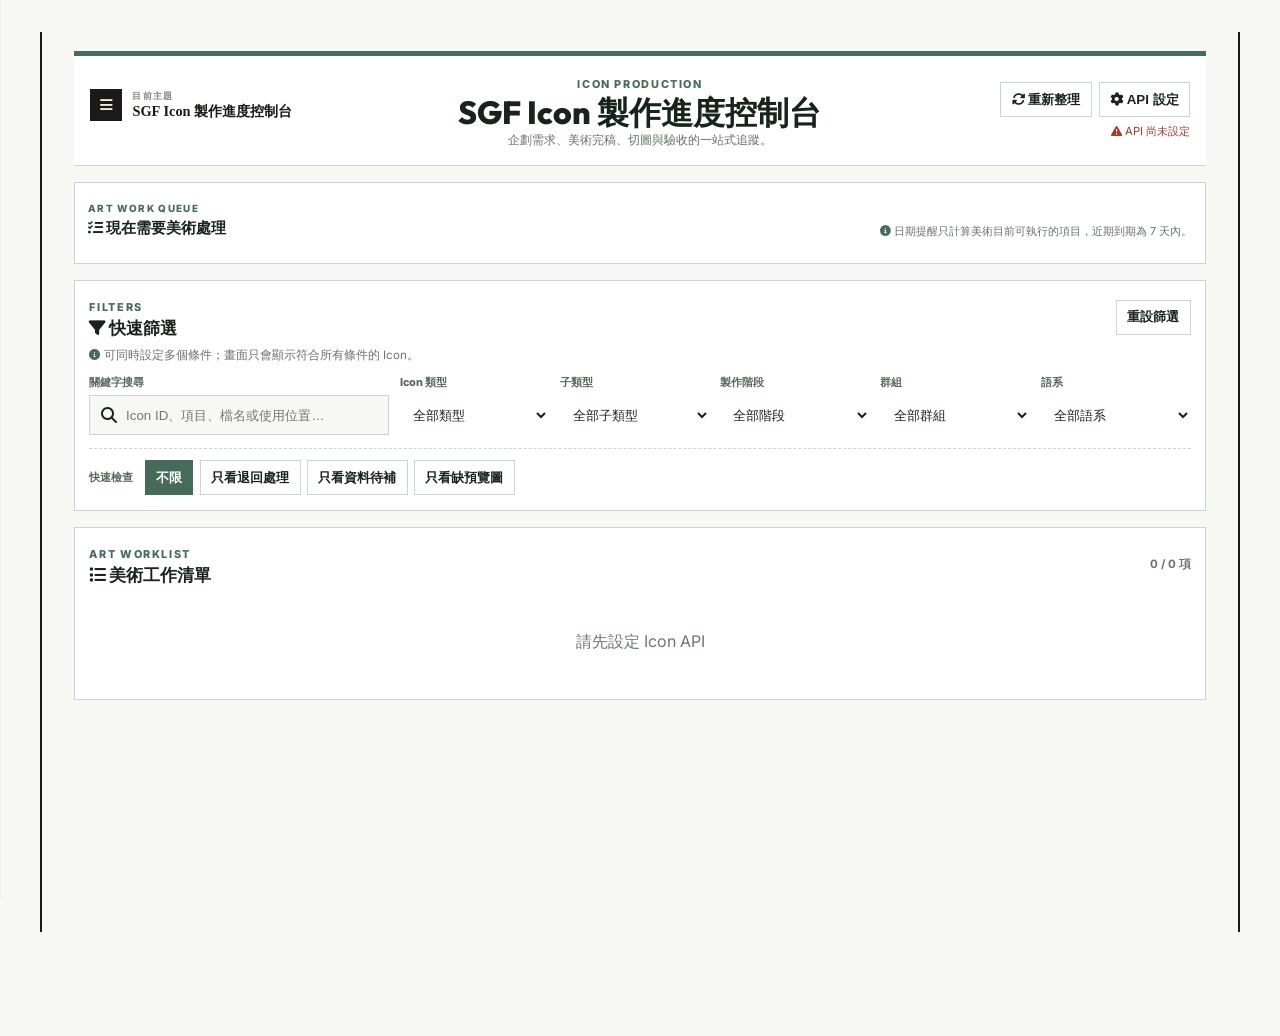
==== icon-progress.html @ ad73357d "Add files via upload" ====
<!DOCTYPE html>
<html lang="zh-Hant">
<head>
  <meta charset="UTF-8">
  <meta name="viewport" content="width=device-width, initial-scale=1.0">
  <title>SGF Icon 製作進度控制台</title>
  <link rel="preconnect" href="https://fonts.googleapis.com">
  <link rel="preconnect" href="https://fonts.gstatic.com" crossorigin>
  <link href="https://fonts.googleapis.com/css2?family=Inter:wght@400;500;600;700;800&family=Outfit:wght@500;600;700;800&display=swap" rel="stylesheet">
  <link rel="stylesheet" href="https://cdnjs.cloudflare.com/ajax/libs/font-awesome/6.4.0/css/all.min.css">
  <link rel="stylesheet" href="style.css?v=1.2.2">
  <link rel="stylesheet" href="icon-progress.css?v=1.3.0">
</head>
<body data-dashboard-mode="multipage" data-dashboard-key="theme4">
  <main id="theme-view-theme4" class="page-container icon-page theme-view theme-view-demo theme4-view">
    <header class="icon-header">
      <button class="theme-toggle-btn demo-theme-toggle" data-theme-toggle type="button" aria-expanded="false" aria-controls="theme-drawer" title="切換追蹤主題"><span class="theme-toggle-icon"><i class="fa-solid fa-bars"></i></span><span class="theme-toggle-copy"><span class="theme-toggle-label">目前主題</span><strong>SGF Icon 製作進度控制台</strong></span></button>
      <div class="icon-title"><span>ICON PRODUCTION</span><h1>SGF Icon 製作進度控制台</h1><p>企劃需求、美術完稿、切圖與驗收的一站式追蹤。</p></div>
      <div class="icon-header-actions"><button id="icon-refresh-btn" class="icon-tool-btn" type="button"><i class="fa-solid fa-rotate"></i> 重新整理</button><button id="icon-config-btn" class="icon-tool-btn" type="button"><i class="fa-solid fa-gear"></i> API 設定</button><span id="icon-api-status" class="icon-api-status is-loading"><i class="fa-solid fa-circle-notch fa-spin"></i> 資料載入中</span></div>
    </header>

    <section class="icon-stage-filter-panel" aria-labelledby="icon-stage-filter-title">
      <div class="icon-stage-filter-heading"><div><span>ART WORK QUEUE</span><h2 id="icon-stage-filter-title"><i class="fa-solid fa-list-check"></i> 現在需要美術處理</h2></div><p><i class="fa-solid fa-circle-info"></i> 日期提醒只計算美術目前可執行的項目，近期到期為 7 天內。</p></div>
      <div id="icon-stats" class="icon-stats" aria-label="美術工作摘要與快速篩選"></div>
    </section>
    <section class="icon-filter-panel">
      <div class="icon-section-head"><div><span>FILTERS</span><h2><i class="fa-solid fa-filter"></i> 快速篩選</h2></div><button id="icon-reset-btn" type="button">重設篩選</button></div>
      <p class="icon-filter-help"><i class="fa-solid fa-circle-info"></i> 可同時設定多個條件；畫面只會顯示符合所有條件的 Icon。</p>
      <div class="icon-filter-grid">
        <label class="icon-filter-field icon-filter-search"><span>關鍵字搜尋</span><span class="icon-search"><i class="fa-solid fa-magnifying-glass"></i><input id="icon-search-input" type="search" placeholder="Icon ID、項目、檔名或使用位置…"></span></label>
        <label class="icon-filter-field"><span>Icon 類型</span><select id="icon-type-filter"><option value="all">全部類型</option></select></label>
        <label class="icon-filter-field"><span>子類型</span><select id="icon-subtype-filter"><option value="all">全部子類型</option></select></label>
        <label class="icon-filter-field"><span>製作階段</span><select id="icon-stage-filter"><option value="all">全部階段</option></select></label>
        <label class="icon-filter-field"><span>群組</span><select id="icon-group-filter"><option value="all">全部群組</option></select></label>
        <label class="icon-filter-field"><span>語系</span><select id="icon-locale-filter"><option value="all">全部語系</option></select></label>
      </div>
      <div class="icon-quick-filter-row"><span class="icon-quick-filter-label">快速檢查</span><div id="icon-special-filters" class="icon-special-filters"><button class="active" data-filter="all" type="button">不限</button><button data-filter="returned" type="button">只看退回處理</button><button data-filter="missing" type="button">只看資料待補</button><button data-filter="no-preview" type="button">只看缺預覽圖</button></div></div>
    </section>

    <section class="icon-content-panel">
      <div class="icon-section-head"><div><span>ART WORKLIST</span><h2><i class="fa-solid fa-list"></i> 美術工作清單</h2></div><b id="icon-result-count">0 / 0 項</b></div>
      <div id="icon-groups" class="icon-groups"><div class="icon-empty">資料載入中…</div></div>
    </section>
  </main>

  <div id="icon-detail-modal" class="icon-modal" aria-hidden="true"><div class="icon-dialog" role="dialog" aria-modal="true" aria-labelledby="icon-detail-title"><header><div><span>ICON DETAIL</span><h2 id="icon-detail-title">Icon 詳情</h2></div><button id="icon-detail-close" type="button" aria-label="關閉">&times;</button></header><div id="icon-detail-body"></div></div></div>
  <div id="icon-config-modal" class="icon-modal" aria-hidden="true"><div class="icon-dialog icon-config-dialog" role="dialog" aria-modal="true" aria-labelledby="icon-config-title"><header><div><span>DATA SOURCE</span><h2 id="icon-config-title">Icon API 設定</h2></div><button id="icon-config-close" type="button" aria-label="關閉">&times;</button></header><form id="icon-config-form"><label>Apps Script /exec URL<input id="icon-api-url" type="url" placeholder="https://script.google.com/macros/s/.../exec"></label><label>API Key<input id="icon-api-key" type="password" autocomplete="off"></label><p>API 讀取單一分頁 <b>SGF_ICON_DataBase</b>，並以「群組」串連語系版本。</p><div><button type="button" id="icon-config-cancel">取消</button><button type="submit">儲存並重新載入</button></div></form></div></div>

  <aside id="theme-drawer" class="theme-drawer" aria-hidden="true"><div class="theme-drawer-header"><div><span class="theme-drawer-kicker">SGF CONTROL CENTERS</span><h2>選擇控制台</h2></div><button id="theme-drawer-close" class="theme-drawer-close" type="button" aria-label="關閉主題選單">&times;</button></div><p class="theme-drawer-intro">依目前工作內容切換追蹤視角。</p><div id="theme-options" class="theme-options"><button class="theme-option" type="button" data-theme="sgf" data-dashboard-href="index.html"><span class="theme-option-icon"><i class="fa-solid fa-clipboard-list"></i></span><span class="theme-option-copy"><strong>SGF 企劃進度控制台</strong><small>企劃任務與週進度</small></span><span class="theme-option-current">目前使用中</span></button><button class="theme-option" type="button" data-theme="theme2" data-dashboard-href="ui-progress.html"><span class="theme-option-icon"><i class="fa-solid fa-display"></i></span><span class="theme-option-copy"><strong>SGF 介面進度控制台</strong><small>UI 製作與交付流程</small></span><span class="theme-option-current">目前使用中</span></button><button class="theme-option" type="button" data-theme="theme3" data-dashboard-href="sound-voice-progress.html"><span class="theme-option-icon"><i class="fa-solid fa-volume-high"></i></span><span class="theme-option-copy"><strong>SGF 音效語音進度控制台</strong><small>武器音效與語音驗收</small></span><span class="theme-option-current">目前使用中</span></button><button class="theme-option active" type="button" data-theme="theme4" data-dashboard-href="icon-progress.html"><span class="theme-option-icon"><i class="fa-solid fa-icons"></i></span><span class="theme-option-copy"><strong>SGF Icon 製作進度控制台</strong><small>Icon、圖字與語系驗收</small></span><span class="theme-option-current">目前使用中</span></button></div></aside>
  <div id="theme-drawer-backdrop" class="theme-drawer-backdrop" aria-hidden="true"></div><div id="toast" class="toast"></div>
  <script src="dashboard-shared.js?v=1.2.0"></script><script src="icon-progress.js?v=2.1.0"></script><script src="dashboard-navigation.js?v=1.3.0"></script>
</body>
</html>
---- style.css ----
/* 
 * SGF Progress Dashboard Style System
 * Base: Glassmorphism + Tech Dark Theme
 */

:root {
  /* 日式極簡報紙色彩計畫 */
  --bg-color: #eae7df;           /* 報紙米白紙張底色 */
  --panel-bg: #f2efe7;           /* 卡片米白底色 */
  --border-color: #1c1a17;      /* 所有邊框與線條皆為墨水黑 */
  --border-focus: #1c1a17;
  
  --text-primary: #1c1a17;       /* 墨水黑 */
  --text-secondary: #4a4740;     /* 深褐灰 */
  --text-muted: #8c887d;         /* 灰褐 */
  
  --primary: #1c1a17;           /* 交互主色 */
  --primary-hover: #3c3933;
  --success: #2b7a4c;           /* 硃砂紅或墨綠 (已完成為墨綠) */
  --warning: #b77c1a;
  --danger: #e03e2d;            /* 硃砂紅 */
  --info: #225c8a;
  --accent-red: #e03e2d;        /* 硃砂點綴紅 */
  
  --shadow-sm: none;
  --shadow-md: none;
  --shadow-lg: none;
  
  --font-main: 'Georgia', 'Playfair Display', 'Noto Sans TC', serif;
}

* {
  box-sizing: border-box;
  margin: 0;
  padding: 0;
  scrollbar-width: thin;
  scrollbar-color: var(--primary) var(--bg-color);
}

body {
  font-family: var(--font-main);
  background-color: var(--bg-color);
  /* 模擬細微紙張噪點顆粒 */
  background-image: radial-gradient(rgba(28, 26, 23, 0.05) 1px, transparent 0);
  background-size: 8px 8px;
  color: var(--text-primary);
  min-height: 100vh;
  padding: 0 0 6.5rem 0; /* 底部預留 6.5rem，防止被置中釘底頁尾阻擋 */
  overflow-x: hidden;
  position: relative;
}

body.body-scroll-lock {
  overflow: hidden !important;
}

.dashboard-page-loading,
.dashboard-load-error {
  display: grid;
  place-items: center;
  min-height: 100vh;
  padding: 2rem;
  color: var(--text-secondary);
  font-family: var(--font-main);
  text-align: center;
}

.dashboard-load-error { gap: 0.75rem; }
.dashboard-load-error h1 { color: var(--text-primary); font-size: 1.3rem; }
.dashboard-load-error a { color: var(--accent-red); font-weight: 700; }

/* 報紙實體紙張容器 ( Page-like Container) */
.page-container {
  max-width: 1200px;
  margin: 2rem auto 0 auto; /* 頂部與頂端保留 2rem */
  padding: 0 2rem;
  background-color: transparent;
  border-left: 2px solid var(--border-color); /* 左右報紙雙邊界實線 */
  border-right: 2px solid var(--border-color);
  box-sizing: border-box;
}

/* 隱藏科技風背景光暈 (改為乾淨扁平) */
.bg-glow {
  display: none !important;
}

/* 日式實線卡片通用樣式 (扁平化取代 Glassmorphism) */
.glass-card {
  background: var(--panel-bg);
  border: 1px solid var(--border-color);
  border-radius: 0px; /* 直角硬邊 */
  box-shadow: none;
}

/* Header (100% 還原日本讀賣新聞報頭風格) */
.app-header {
  display: flex;
  justify-content: space-between;
  align-items: center;
  padding: 1.2rem 2rem;
  margin-bottom: 2rem;
  background-color: transparent; /* 背景透明，融入噪點紙張底色 */
  color: var(--text-primary);
  border-bottom: 5px double var(--border-color); /* 讀賣/朝日報名下经典雙實線 */
}

/* 左側：模仿報紙左上角的訂閱熱線/廣告框 */
.header-ad-box {
  display: flex;
  flex-direction: column;
  border: 1px solid var(--border-color);
  padding: 0.5rem 0.8rem;
  font-family: var(--font-main);
  background: var(--panel-bg);
  min-width: 170px;
}

.ad-label {
  font-size: 0.65rem;
  font-weight: 700;
  color: var(--text-secondary);
  margin-bottom: 0.1rem;
}

.ad-phone {
  font-size: 1.1rem;
  font-weight: 900;
  color: var(--text-primary);
  letter-spacing: 0.5px;
}

.ad-url {
  font-size: 0.62rem;
  color: var(--text-muted);
  font-weight: 600;
  margin-top: 0.1rem;
}

/* 中央：巨幅報名標題 */
.header-center-title {
  text-align: center;
  flex-grow: 1;
}

.header-center-title h1 {
  font-size: 2.2rem; /* 巨幅標題 */
  font-weight: 900;
  letter-spacing: 4px; /* 字元大間距，極具報紙字體美感 */
  color: var(--text-primary);
  font-family: 'Playfair Display', Georgia, serif;
  text-shadow: 0.5px 0.5px 0px rgba(0, 0, 0, 0.15); /* 模擬活版油墨微溢 */
}

/* 右側：日期資訊與號外按鈕組 */
.header-right-meta {
  display: flex;
  align-items: center;
  gap: 1.2rem;
}

.newspaper-meta-box {
  display: flex;
  flex-direction: column;
  align-items: flex-end;
  text-align: right;
  gap: 0.2rem;
  font-family: var(--font-main);
  padding: 0 0.8rem;
}

.newspaper-meta-box .meta-val {
  font-size: 0.8rem;
  font-weight: 800;
  color: var(--text-primary);
}

#meta-current-week {
  color: var(--accent-red) !important; /* 週別標記用硃砂紅點綴 */
}

/* 號外印章按鈕 */
.btn-gouga {
  background-color: var(--border-color) !important;
  color: var(--bg-color) !important;
  font-size: 1.2rem;
  font-weight: 900;
  padding: 0.5rem 1.4rem;
  border-radius: 0px;
  border: 2px solid var(--border-color);
  letter-spacing: 2px;
  cursor: pointer;
  transition: all 0.2s;
}

.btn-gouga:hover {
  background-color: #ffffff !important;
  color: var(--border-color) !important;
}

/* 設定齒輪按鈕 */
.btn-config-gear {
  background-color: transparent !important;
  color: var(--text-primary) !important;
  border: 1px solid var(--border-color) !important;
  padding: 0.6rem 0.8rem;
  border-radius: 0px;
  cursor: pointer;
}


/* 按鈕樣式 (全扁平日式極簡風格) */
.btn {
  font-family: var(--font-main);
  padding: 0.6rem 1.2rem;
  font-size: 0.9rem;
  font-weight: 600;
  border-radius: 0px; /* 直角 */
  border: 1px solid var(--border-color);
  cursor: pointer;
  display: inline-flex;
  align-items: center;
  gap: 0.5rem;
  transition: all 0.2s ease;
}

.btn-primary {
  background: var(--primary); /* 墨水黑 */
  color: var(--bg-card);      /* 米白 */
}

.btn-primary:hover {
  background: #3c3933;
  color: var(--bg-card);
}

.btn-secondary {
  background: var(--bg-card);
  color: var(--text-primary);
  border-color: var(--border-color);
}

.btn-secondary:hover {
  background: #e2ded5;
}

.btn-icon {
  background: var(--bg-card);
  color: var(--text-primary);
  border: 1px solid var(--border-color);
  width: 42px;
  height: 42px;
  border-radius: 0px;
  display: flex;
  justify-content: center;
  align-items: center;
  cursor: pointer;
  transition: all 0.2s;
}

.btn-icon:hover {
  background-color: var(--accent-red) !important; /* 滑鼠滑過時呈現精美高質感的硃砂紅 */
  color: #ffffff !important; /* 強制圖示反白 */
  border-color: var(--accent-red) !important;
}

.btn-icon:hover i {
  color: #ffffff !important; /* 確保內置 FontAwesome 鉛筆圖標絕對反白，防止被父級顏色覆蓋 */
}

.btn-block {
  display: flex;
  width: 100%;
  justify-content: center;
  padding: 0.8rem;
}

.btn-xs {
  padding: 0.2rem 0.6rem;
  font-size: 0.75rem;
  border-radius: 0px;
  background: var(--bg-card);
  color: var(--text-secondary);
  border: 1px solid var(--border-color);
}

.btn-xs:hover {
  background: var(--primary);
  color: var(--bg-card);
}

/* Dashboard Layout */
.dashboard-layout {
  display: flex;
  flex-direction: column;
  gap: 2rem;
  max-width: 1400px;
  margin: 0 auto;
}

/* Stats container (指標卡片) */
.stats-container {
  display: grid;
  grid-template-columns: repeat(4, 1fr);
  gap: 1.2rem;
}

.stat-card {
  position: relative;
  overflow: hidden;
  display: flex;
  align-items: center;
  justify-content: space-between; /* 左右拉開，填滿空間 */
  gap: 0.8rem; /* 稍微縮小間距，給文字留出空間 */
  padding: 1.2rem 1.4rem; /* 稍微壓縮左右內距 */
  outline: 1px solid var(--border-color); /* 報紙框線內框 */
  outline-offset: -4px;
}

/* 左側包裹 icon 與標題 */
.stat-card-left {
  display: flex;
  align-items: center;
  gap: 0.8rem;
  z-index: 2;
}

.stat-icon {
  width: 44px;
  height: 44px;
  border-radius: 0px; /* 直角 */
  display: flex;
  justify-content: center;
  align-items: center;
  font-size: 1.2rem;
  flex-shrink: 0;
}

.icon-flat { 
  background: transparent; 
  color: var(--text-primary); 
  border: 1px solid var(--border-color);
}

.stat-info h3 {
  font-size: 0.8rem;
  color: var(--text-secondary);
  font-weight: 700;
  text-transform: uppercase;
  letter-spacing: 0.5px;
  margin-bottom: 0.2rem;
  white-space: nowrap; /* 禁止中文字體在大螢幕下折行 */
}

.stat-value {
  font-size: 2.2rem; /* 放得更大 */
  font-weight: 900;  /* 報頭粗體 */
  margin: 0;
  z-index: 2;
  font-family: 'Playfair Display', Georgia, serif;
}

/* 報紙專欄背景版面序號 (水印裝飾：巨幅截斷效果) */
.stat-card::after {
  position: absolute;
  left: -0.5rem; /* 稍微往左溢出 */
  top: 50%;
  transform: translateY(-50%); /* 垂直置中 */
  font-size: 8rem; /* 巨幅 8rem，產生震撼的被裁切效果 */
  font-weight: 900;
  font-family: 'Playfair Display', Georgia, serif;
  color: rgba(28, 26, 23, 0.035); /* 降低透明度，使其更為隱約優雅 */
  z-index: 1;
  pointer-events: none;
  line-height: 0.8;
}

.stat-card:nth-child(1)::after { content: "01"; }
.stat-card:nth-child(2)::after { content: "02"; }
.stat-card:nth-child(3)::after { content: "03"; }
.stat-card:nth-child(4)::after { content: "04"; }

/* Progress Ring Card Layout (環形進度卡片) */
.progress-ring-card {
  min-width: unset; /* 移除寬度限制，讓 grid 自動分配 */
}

.stat-info-ring {
  display: flex;
  justify-content: space-between;
  align-items: center;
  width: 100%;
}

.stat-info-ring h3 {
  font-size: 0.8rem;
  color: var(--text-secondary);
  font-weight: 700;
  text-transform: uppercase;
  letter-spacing: 0.5px;
  margin-bottom: 0.2rem;
}

.stat-info-ring p {
  font-size: 1.8rem;
  font-weight: 900;
}

.progress-ring-wrapper {
  position: relative;
  display: flex;
  justify-content: center;
  align-items: center;
}

/* 刻度進度環樣式 */
.progress-ring-circle {
  transform: rotate(-90deg);
  transform-origin: 32px 32px; /* 修改為與新寬高(64px)對齊的中心點 */
  transition: stroke-dashoffset 0.85s cubic-bezier(0.1, 0.8, 0.2, 1);
}

.tick-ring {
  /* 使用 dash 定義刻度樣式 */
  stroke-dasharray: 3 1.5; /* 3px 實線, 1.5px 虛線間隔 */
}

/* Progress bar system */
.progress-bar-container {
  width: 100%;
  height: 8px;
  background: #d8d4c7;
  border-radius: 0px; /* 直角 */
  overflow: hidden;
  margin-top: 0;
  border: 1px solid var(--border-color); /* 墨黑邊框 */
}

.progress-bar-fill {
  height: 100%;
  background: var(--primary); /* 純黑填充色 */
  border-radius: 0px; /* 直角 */
  transition: width 0.8s cubic-bezier(0.1, 0.8, 0.2, 1);
}

/* 手風琴大分類專用的進度條包裝 */
.group-progress-cell {
  display: flex;
  align-items: center;
  justify-content: flex-end; /* 右對齊，逼緊右邊邊界 */
  gap: 0.8rem;
  min-width: 180px; /* 給予大分類進度條組足夠的固定寬度 */
}

.group-progress-bar {
  width: 120px !important; /* 寬度拉大至 120px，非常霸氣 */
  height: 10px; /* 稍微加粗，更有存在感 */
}

.group-progress-percent {
  font-size: 1.05rem;
  font-weight: 900;
  color: var(--text-primary);
  font-family: 'Playfair Display', Georgia, serif;
  min-width: 45px;
  text-align: right;
}

/* 個別任務列純數字進度顯示 */
.task-progress-only-cell {
  display: flex;
  justify-content: flex-end; /* 改為右對齊，與上方數字對齊一線 */
  align-items: center;
  padding-right: 0.8rem; /* 保持與最右側編輯按鈕的距離 */
}

.task-progress-percent-only {
  font-size: 1.15rem; /* 大數字 */
  font-weight: 800;
  font-family: 'Playfair Display', Georgia, serif;
  color: var(--text-primary);
  letter-spacing: -0.5px;
}

/* Filters */
.filter-bar {
  display: block; /* 改為 block 流，讓內容自然填充 */
  padding: 1.5rem 2rem;
  background: var(--panel-bg);
  border: 2px solid var(--border-color);
}

.filter-group-vertical {
  display: flex;
  flex-direction: column;
  gap: 1.2rem; /* 每一列的間距 */
  width: 100%;
}

.filter-row {
  display: flex;
  align-items: flex-start; /* 頂端對齊，保證多行按鈕也協調 */
  width: 100%;
}

.filter-label {
  font-size: 0.9rem;
  color: var(--text-primary);
  font-weight: 700;
  width: 120px; /* 固定寬度，對齊的靈魂！ */
  flex-shrink: 0;
  display: flex;
  align-items: center;
  gap: 0.4rem;
  padding-top: 0.35rem; /* 微調垂直位置，與按鈕高度對齊 */
}

.filter-content {
  flex-grow: 1;
  display: flex;
  flex-wrap: wrap;
  gap: 0.5rem;
  align-items: center;
}

/* 搜尋輸入框樣式對齊 */
.filter-content input[type="text"] {
  padding: 0.5rem 1rem;
  background: #ffffff;
  border: 1px solid var(--border-color);
  border-radius: 0px; /* 直角 */
  color: var(--text-primary);
  font-family: var(--font-main);
  width: 350px; /* 合理的搜尋框寬度 */
  max-width: 100%;
  transition: all 0.2s;
}

.filter-content input[type="text"]:focus {
  outline: none;
  border-color: var(--primary);
}

.chip-container {
  display: flex;
  gap: 0.5rem;
  flex-wrap: wrap;
}

.chip {
  padding: 0.4rem 1rem;
  font-size: 0.85rem;
  border-radius: 0px;
  border: 1px solid var(--border-color);
  background: var(--bg-card);
  color: var(--text-primary);
  cursor: pointer;
  font-family: var(--font-main);
  transition: all 0.2s;
  display: inline-flex;
  align-items: center;
}

.chip:hover {
  background: #e2ded5;
}

.chip.active {
  background: #fdf5f3;        /* 極淡硃砂粉紅底色 */
  color: var(--accent-red);   /* 硃砂紅字 */
  border-color: var(--accent-red); /* 硃砂紅邊框 */
  box-shadow: none;
  font-weight: bold;
}

/* 篩選器按鈕禁用壓灰狀態 */
.chip.disabled {
  opacity: 0.35 !important;
  cursor: not-allowed !important;
  pointer-events: none !important; /* 直接封鎖滑鼠事件 */
}

.chip.active::before {
  content: "";
  display: inline-block;
  width: 6px;
  height: 6px;
  background-color: var(--accent-red);
  border-radius: 50%;
  margin-right: 6px;
}



/* Custom Checkbox (美化勾選框且扁平對比) */
.checkbox-cell input[type="checkbox"] {
  -webkit-appearance: none;
  appearance: none;
  width: 20px;
  height: 20px;
  border: 1px solid var(--border-color);
  border-radius: 0px; /* 直角硬邊 */
  outline: none;
  cursor: not-allowed;
  position: relative;
  transition: all 0.2s ease;
  background: #ffffff;
}

/* 已完成狀態 (黑底 + 白色勾勾，高對比扁平) */
.checkbox-cell input[type="checkbox"]:checked {
  background: var(--primary);
  border-color: var(--primary);
  box-shadow: none;
  display: flex;
  justify-content: center;
  align-items: center;
}

/* 繪製打勾符號 */
.checkbox-cell input[type="checkbox"]:checked::after {
  content: "✔";
  color: #f2efe7; /* 米白色勾 */
  font-size: 11px;
  font-weight: bold;
}

/* 已完成的任務列樣式淡化與刪除線 */
.task-item.task-done {
  opacity: 0.5;
  background: #eae7df;
}

.task-item.task-done .task-name-cell {
  text-decoration: line-through;
  color: var(--text-muted);
}

.task-item.task-done .progress-percent {
  color: var(--success);
}

/* 高優先項目高亮 (開頭為 > 的項目) */
.task-item.task-priority-high {
  background-color: #fcf4ee; /* 淡硃砂紙色背景 */
  border-left: 3px solid var(--accent-red); /* 左邊界硃砂紅指示豎線 */
}

/* 高優先項目已完成時，降低優先紅條的干擾 */
.task-item.task-priority-high.task-done {
  border-left-color: var(--text-muted);
  background-color: #eae7df;
}

.badge-priority {
  background: var(--accent-red);
  color: #ffffff;
  font-size: 0.72rem;
  font-weight: 800;
  font-family: var(--font-main);
  padding: 0.1rem 0.35rem;
  margin-right: 0.5rem;
  border-radius: 0px; /* 直角徽章，十足鉛字印刷感 */
  display: inline-block;
  line-height: 1.2;
  vertical-align: middle;
}

/* 等 Andy 確認項目高亮 (B欄為 !! 的項目) */
.task-item.task-priority-andy {
  background-color: #f6f5ee; /* 淡土黃偏褐紙色背景，代表阻塞或待確認 */
  border-left: 3px solid var(--text-secondary); /* 左側炭灰色警告指示豎線 */
}

/* 待確認項目已完成時的弱化 */
.task-item.task-priority-andy.task-done {
  border-left-color: var(--text-muted);
  background-color: #eae7df;
}

.badge-andy {
  background: var(--text-primary); /* 炭黑底色 */
  color: var(--bg-color); /* 米白反白字 */
  font-size: 0.72rem;
  font-weight: 800;
  font-family: var(--font-main);
  padding: 0.1rem 0.35rem;
  margin-right: 0.5rem;
  border-radius: 0px; /* 直角 */
  display: inline-block;
  line-height: 1.2;
  vertical-align: middle;
}

/* Task list layout */
.task-list-header {
  display: flex;
  justify-content: space-between;
  align-items: center;
  margin-bottom: 1rem;
}

.task-list-header h2 {
  font-size: 1.2rem;
  font-weight: 700;
  font-family: var(--font-main);
  color: var(--text-primary);
}

.badge {
  padding: 0.2rem 0.6rem;
  background: var(--panel-bg);
  border: 1px solid var(--border-color);
  border-radius: 0px; /* 直角報紙感 */
  font-size: 0.75rem;
  font-weight: 700;
  color: var(--text-primary);
}

/* 展開與折疊控制列 */
.accordion-controls {
  display: flex;
  align-items: center;
  gap: 0.3rem;
}

.btn-link-action {
  background: transparent;
  border: none;
  font-family: var(--font-main);
  font-size: 0.8rem;
  font-weight: 700;
  color: var(--text-secondary);
  cursor: pointer;
  padding: 0.2rem 0.4rem;
  transition: color 0.15s ease;
}

.btn-link-action:hover {
  color: var(--accent-red); /* 滑鼠滑過變為硃砂紅 */
}

.divider-slash {
  color: var(--text-muted);
  font-size: 0.75rem;
  user-select: none;
}

/* Accordion Component */
.accordion-group {
  margin-bottom: 1rem;
  border-radius: 0px; /* 直角 */
  overflow: hidden;
  border: 1px solid var(--border-color);
}

.accordion-header {
  display: flex;
  justify-content: space-between;
  align-items: center;
  padding: 1.2rem 1.5rem 1.2rem 2rem; /* 稍微增加左側內邊距，為斜邊條留出呼吸空間 */
  background: var(--bg-card); /* 還原溫潤米色背景 */
  cursor: pointer;
  user-select: none;
  position: relative; /* 支援虛擬元素定位 */
  overflow: hidden;
  transition: background-color 0.2s ease;
}

.accordion-header:hover {
  background: #e2ded5; /* 還原 hover 效果 */
}

/* 提案 B：日式傳統斜紋網點細側邊 */
.accordion-header::before {
  content: "";
  position: absolute;
  top: 0;
  left: 0;
  bottom: 0;
  width: 6px;
  background: repeating-linear-gradient(
    -45deg,
    var(--text-secondary),
    var(--text-secondary) 1.5px,
    transparent 1.5px,
    transparent 5px
  );
  opacity: 0.75;
  transition: width 0.2s ease, opacity 0.2s ease;
}

/* 展開狀態下斜邊條維持寬度，僅維持適當透明度 */
.accordion-group.expanded .accordion-header::before {
  opacity: 1;
}

.accordion-title-wrapper {
  display: flex;
  align-items: center;
  gap: 1rem;
}

.accordion-chevron {
  transition: transform 0.3s;
  color: var(--text-secondary);
}

.accordion-group.expanded .accordion-chevron {
  transform: rotate(90deg);
}

.group-name {
  font-size: 1.1rem;
  font-weight: 700;
  color: var(--text-primary);
}

.accordion-body {
  display: none;
  padding: 0;
  background: var(--bg-main); /* 與網頁底色一致 */
  border-top: 1px solid var(--border-color);
}

.accordion-group.expanded .accordion-body {
  display: block;
}

/* Task Item (列) - 擴大項目名稱，縮小進度內容 */
.task-item {
  display: grid;
  grid-template-columns: 50px 4.5fr 1.2fr 3fr 80px 50px; /* 重新配置 Grid 寬度，縮減尾部空缺 */
  align-items: center;
  padding: 1rem 1.5rem;
  border-bottom: 1px solid rgba(28, 26, 23, 0.08); /* 墨水細分割線 */
  transition: background 0.2s;
}

.task-item:last-child {
  border-bottom: none;
}

.task-item:hover {
  background: #f8f6f0; /* 細微高亮暖米灰 */
}

/* Task elements formatting */
.checkbox-cell {
  display: flex;
  justify-content: center;
}

.task-name-cell {
  font-weight: 700;
  color: var(--text-primary);
  font-size: 0.95rem;
  display: -webkit-box;
  -webkit-line-clamp: 2; /* 最多顯示兩行 */
  -webkit-box-orient: vertical;
  overflow: hidden;
  text-overflow: ellipsis;
  padding-right: 1.5rem; /* 與負責人欄位保留適度空隙 */
  line-height: 1.4;
}

.owner-cell {
  display: flex;
  align-items: center;
}

.byline-tag {
  font-family: var(--font-main);
  font-size: 0.85rem;
  font-weight: 700;
  color: var(--text-secondary);
  white-space: nowrap;
  letter-spacing: 0.5px;
}

/* 任務數量標籤：扁平黑框紙張色 */
.task-count-badge {
  display: inline-block;
  padding: 0.15rem 0.5rem;
  font-size: 0.72rem;
  font-weight: 700;
  background-color: #dcd8cd; /* 稍暗的米灰色 */
  color: var(--text-primary);
  border: 1px solid var(--border-color);
  border-radius: 0px; /* 直角硬邊 */
  margin-left: 0.8rem;
  line-height: 1.2;
}

.detail-cell {
  color: var(--text-secondary);
  font-size: 0.85rem;
  white-space: nowrap;
  overflow: hidden;
  text-overflow: ellipsis;
  padding-right: 1rem;
}

.progress-cell {
  display: flex;
  align-items: center;
  gap: 0.8rem;
}

.progress-percent {
  font-size: 0.85rem;
  font-weight: 600;
  width: 35px;
  text-align: right;
}

.weeks-cell {
  display: flex;
  gap: 0.4rem;
  overflow-x: auto;
  padding: 0.2rem 0;
}

.week-tag {
  padding: 0.2rem 0.5rem;
  background: rgba(255, 255, 255, 0.05);
  border-radius: 4px;
  font-size: 0.7rem;
  color: var(--text-muted);
  white-space: nowrap;
}

.week-tag.active-week {
  color: var(--info);
  border: 1px solid rgba(0, 176, 255, 0.2);
  background: rgba(0, 176, 255, 0.05);
}

.actions-cell {
  display: flex;
  justify-content: flex-end;
}

/* Edit Drawer (側邊滑出選單 - 全螢幕半透明遮罩層) */
.drawer {
  position: fixed;
  top: 0;
  left: 0;
  width: 100vw;
  height: 100vh;
  background: rgba(28, 26, 23, 0); /* 初始透明 */
  backdrop-filter: blur(0px); /* 初始無模糊 */
  z-index: 1000;
  opacity: 0;
  pointer-events: none;
  display: flex; /* 啟用 flex 佈局 */
  justify-content: flex-end; /* 強制子元素靠最右側對齊 */
  transition: opacity 0.25s ease, background-color 0.25s ease, backdrop-filter 0.25s ease;
}

.drawer.open {
  opacity: 1;
  pointer-events: auto;
  background-color: rgba(28, 26, 23, 0.45); /* 質感深炭褐色半透明遮罩 */
  backdrop-filter: blur(5px); /* 優雅毛玻璃模糊首頁 */
}

.drawer-content {
  width: 900px;
  height: 100%;
  background-color: var(--panel-bg); /* 明確使用溫潤米色底 */
  color: var(--text-primary);
  border-radius: 0;
  border-left: 1px solid var(--border-color);
  border-top: none;
  border-right: none;
  border-bottom: none;
  display: flex;
  flex-direction: column;
  padding: 2rem;
  box-shadow: -10px 0 30px rgba(0, 0, 0, 0.15); /* 增加抽屜向左投影 */
  transform: translateX(100%);
  transition: transform 0.3s cubic-bezier(0.16, 1, 0.3, 1);
  box-sizing: border-box;
}

.drawer.open .drawer-content {
  transform: translateX(0);
}

.drawer-header {
  display: flex;
  justify-content: space-between;
  align-items: center;
  margin-bottom: 2rem;
  border-bottom: 1px solid var(--border-color);
  padding-bottom: 1rem;
}

.drawer-header h3 {
  font-size: 1.25rem;
  font-weight: 700;
}

.btn-close {
  background: none;
  border: none;
  color: var(--text-secondary);
  font-size: 1.5rem;
  cursor: pointer;
  transition: color 0.2s;
}

.btn-close:hover {
  color: var(--danger);
}

.drawer-body {
  flex: 1;
  overflow-y: auto;
}

/* Form Styles */
.form-group {
  margin-bottom: 1.5rem;
}

.form-group-row {
  display: grid;
  grid-template-columns: 1fr 1.2fr 0.8fr; /* 三欄並排比例，分類群組放寬，完成度收窄 */
  gap: 2rem; /* 增加一點左右間隔，使其更好讀 */
}

.form-group-row .form-group {
  margin-left: 0 !important;
  padding-left: 0 !important;
}

.form-group-row .static-val {
  margin-left: 0 !important;
  padding-left: 0 !important;
  width: 100% !important;
}

.form-group label {
  display: block;
  font-size: 0.85rem;
  font-weight: 600;
  color: var(--text-secondary);
  margin-bottom: 0.5rem;
  text-transform: uppercase;
  letter-spacing: 0.5px;
}

.static-val {
  padding: 0.6rem 0.8rem;
  font-weight: 700;
  font-size: 0.95rem;
  color: var(--text-primary);
  background-color: #f3efe5;
  border: 1px solid var(--border-color) !important;
  border-radius: 0px;
  display: block;
  width: 100% !important;
  box-sizing: border-box;
}

/* 乾淨無框的靜態文字樣式 (配合貫穿整行的水平虛線) */
.static-val-clean {
  padding: 0.2rem 0;
  font-weight: 700;
  font-size: 1.05rem;
  color: var(--text-primary);
  background: transparent;
  border: none !important;
}

/* 報紙風格橫貫水平虛線 */
.info-divider {
  width: 100%;
  border-bottom: 1px dashed var(--border-color);
  margin: 0.4rem 0 1rem 0;
  box-sizing: border-box;
}

.form-group textarea, 
.form-group select,
.form-group-inline input {
  width: 100%;
  padding: 0.8rem;
  background: #ffffff; /* 白底 */
  border: 1px solid var(--border-color);
  border-radius: 0px; /* 直角 */
  color: var(--text-primary); /* 墨水黑字，保證可讀 */
  font-family: var(--font-main);
  transition: all 0.2s;
}

.form-group textarea {
  resize: vertical; /* 限制僅能垂直調整高度，寬度永遠維持 100% 以防版面擠壓變形 */
}

.form-group textarea:focus, 
.form-group select:focus,
.form-group-inline input:focus {
  outline: none;
  border-color: var(--primary);
  box-shadow: none;
}

/* Slider Customization */
.slider-wrapper {
  background: var(--bg-card);
  padding: 1rem;
  border-radius: 0px;
  border: 1px solid var(--border-color);
}

/* 儲存變更提交按鈕：極致硃砂紅印章配色 */
#edit-form button[type="submit"] {
  background-color: var(--accent-red) !important;
  color: #f2efe7 !important; /* 米白字 */
  border: 1px solid var(--border-color);
  font-weight: 700;
  width: 100%;
  justify-content: center;
  padding: 0.8rem;
  border-radius: 0px; /* 直角 */
}

#edit-form button[type="submit"] i {
  color: #f2efe7 !important;
}

#edit-form button[type="submit"]:hover {
  background-color: #b71c1c !important; /* 深硃砂紅 */
}

#save-milestone-modal-btn {
  background-color: var(--accent-red) !important;
  color: #f2efe7 !important;
  border: 1px solid var(--border-color) !important;
  transition: all 0.2s ease;
}

#save-milestone-modal-btn:hover {
  background-color: #b71c1c !important;
  color: #ffffff !important;
}

.form-group-inline {
  display: flex;
  gap: 0.5rem;
}

.form-group-inline select {
  width: 120px;
}

/* Modal for API Config */
.modal {
  display: none;
  position: fixed;
  top: 0;
  left: 0;
  width: 100vw;
  height: 100vh;
  background: rgba(28, 26, 23, 0.4); /* 半透明暖炭灰遮罩 */
  backdrop-filter: blur(4px);
  z-index: 2000;
  justify-content: center;
  align-items: center;
}

.modal.open {
  display: flex;
}

.modal-content {
  width: 100%;
  max-width: 500px;
  padding: 2.5rem;
  background: var(--panel-bg); /* 改用系統米色底，確保色調一致 */
  border: 2px solid var(--border-color);
  border-radius: 0px; /* 直角 */
  display: flex;
  flex-direction: column;
  gap: 1.5rem;
}

.modal-close-btn {
  position: absolute;
  right: 1.2rem;
  top: 1.2rem;
  background: none;
  border: none;
  font-size: 1.8rem;
  font-weight: 700;
  cursor: pointer;
  color: var(--text-secondary);
  line-height: 1;
  transition: color 0.2s;
}

.modal-close-btn:hover {
  color: var(--accent-red);
}

.modal-content h2 {
  font-size: 1.4rem;
  font-weight: 800;
  color: var(--text-primary);
}

.input-group {
  display: flex;
  flex-direction: column;
  gap: 0.5rem;
}

.input-group label {
  font-size: 0.85rem;
  font-weight: 600;
  color: var(--text-secondary);
}

.input-group input {
  padding: 0.8rem;
  background: #ffffff !important; /* 強制純白底 */
  border: 1px solid var(--border-color) !important;
  border-radius: 0px; /* 直角 */
  color: var(--text-primary) !important; /* 強制高清晰度墨水黑字 */
  font-family: var(--font-main);
  width: 100%;
}

.input-group input:focus {
  outline: none;
  border-color: var(--primary);
}

/* Loading, Empty, Toast states */
.loading-state {
  text-align: center;
  padding: 4rem 0;
  color: var(--text-secondary);
  font-size: 1.1rem;
}

.toast {
  position: fixed;
  bottom: 3.5rem; /* 稍微往上抬，避開固定底欄 */
  left: 50%;
  transform: translateX(-50%) translateY(100px);
  padding: 0.8rem 1.8rem;
  border-radius: 0px; /* 直角 */
  background: #ffffff !important; /* 強制不透明實體純白底，防內容穿透 */
  border: 2px solid var(--border-color);
  color: var(--text-primary);
  font-weight: 700;
  z-index: 3000; /* 高於一切 */
  transition: transform 0.3s cubic-bezier(0.175, 0.885, 0.32, 1.275), opacity 0.25s;
  opacity: 0;
  box-shadow: 0 4px 15px rgba(0, 0, 0, 0.15); /* 增加厚重陰影使其立體 */
}

.toast.show {
  transform: translateX(-50%) translateY(0);
  opacity: 1;
}

/* 分色實體高對比底色方案 */
.toast.success { 
  background-color: #f4f8f5 !important; /* 淡竹綠底 */
  border-color: #2b7a4c !important; /* 竹綠框 */
  color: #1e5233 !important; /* 深綠字 */
}
.toast.error { 
  background-color: #fdf5f3 !important; /* 淡硃砂紅底 */
  border-color: #e03e2d !important; /* 硃砂紅框 */
  color: #b71c1c !important; /* 深紅字 */
}
.toast.info {
  background-color: #fcfbf9 !important; /* 報紙淡黃底 */
  border-color: var(--border-color) !important;
  color: var(--text-primary) !important;
}

/* Timeline / Weeks Label Styles (與目標欄位一致的風格) */
.week-title-date {
  font-size: 0.75rem;
  color: var(--text-muted);
  font-weight: normal;
  margin-left: 0.5rem;
  background: rgba(255, 255, 255, 0.05);
  padding: 0.1rem 0.4rem;
  border-radius: 4px;
}

/* 負責人/時間軸標籤顏色統一 */
.label-last { color: var(--text-secondary) !important; }
.label-current { color: #2b7a4c !important; } /* 竹綠色 */
.label-next { color: var(--info) !important; }

/* 當週焦點高亮：淡竹葉綠背景與邊框，直角高反差 */
.current-week-highlight textarea {
  border-color: #2b7a4c !important; /* 竹綠實線邊框 */
  background-color: #f4f8f5 !important; /* 淡雅竹色紙張背景 */
}

.current-week-highlight textarea:focus {
  border-color: #2b7a4c !important;
  border-width: 2px; /* 焦點時稍微加粗，日式手繪感 */
  box-shadow: none !important; /* 移除科技風發光陰影 */
}

/* 雙欄抽屜佈局樣式 */
.drawer-two-col {
  display: grid;
  grid-template-columns: 1.1fr 1fr;
  gap: 2rem;
  height: calc(100vh - 120px); /* 扣除 Header 和 Padding 的可用高度 */
}

.drawer-col-left, .drawer-col-right {
  display: flex;
  flex-direction: column;
  height: 100%;
  margin-top: 0 !important; /* 強制切齊頂部 */
  padding-top: 0 !important;
}

.drawer-col-left .form-group, .drawer-col-right .form-group {
  margin-top: 0 !important; /* 強制切齊頂部 */
}

.drawer-col-left {
  display: flex;
  flex-direction: column;
  height: 100%;
}

.drawer-col-right {
  height: 100%;
  overflow-y: auto;
  padding-right: 0.5rem;
}

/* 讓左側 textarea 撐滿剩餘空間 */
.flex-textarea-group {
  display: flex;
  flex-direction: column;
  height: 100%;
}

.flex-textarea-group label {
  margin-bottom: 0.8rem;
}

.flex-textarea-group textarea {
  flex-grow: 1;
  width: 100%;
  height: 100%;
  min-height: 400px;
  resize: none; /* 填滿後不需要使用者手動拉大小，更乾淨 */
  padding: 1.2rem;
  font-size: 0.95rem;
  line-height: 1.6;
  background: #ffffff;
  color: var(--text-primary);
  border: 1px solid var(--border-color);
}

/* 唯讀輸入框的色彩計畫強化，防止文字被瀏覽器淡化 */
textarea[readonly],
textarea[disabled],
input[readonly],
input[disabled] {
  background-color: #f3efe5 !important; /* 微暗的紙質底色 */
  color: var(--text-primary) !important; /* 墨水黑字，高度清晰 */
  opacity: 1 !important; /* 覆蓋瀏覽器預設的 0.4 透明度 */
  -webkit-text-fill-color: var(--text-primary) !important; /* Safari/iOS 專屬字色覆蓋 */
  cursor: not-allowed;
}

/* Details element (所有週) */
.all-weeks-details {
  background: var(--bg-card);
  border: 1px solid var(--border-color);
  border-radius: 0px; /* 直角 */
  padding: 0.8rem;
  margin-bottom: 1.5rem;
  margin-top: 1rem;
}

.all-weeks-details summary {
  font-size: 0.85rem;
  font-weight: 600;
  color: var(--text-secondary);
  cursor: pointer;
  outline: none;
  user-select: none;
}

.all-weeks-details[open] summary {
  margin-bottom: 0.8rem;
  border-bottom: 1px dashed var(--border-color);
  padding-bottom: 0.5rem;
}

/* Weeks Input Grid in Drawer */
.weeks-input-grid {
  display: grid;
  grid-template-columns: repeat(2, 1fr);
  gap: 0.8rem;
  max-height: 250px;
  overflow-y: auto;
  padding-right: 0.5rem;
  margin-top: 0.5rem;
  background: var(--bg-main); /* 與網頁底色一致 */
  padding: 0.8rem;
  border-radius: 0px; /* 直角 */
  border: 1px solid var(--border-color);
}

.week-input-item {
  display: flex;
  flex-direction: column;
  gap: 0.3rem;
}

.week-input-item label {
  font-size: 0.75rem;
  color: var(--text-secondary);
  font-weight: bold;
}

.week-input-item input {
  padding: 0.5rem;
  font-size: 0.85rem;
  background: #ffffff; /* 白底 */
  border: 1px solid var(--border-color);
  border-radius: 0px; /* 直角 */
  color: var(--text-primary); /* 黑字 */
}

.week-input-item input:focus {
  outline: none;
  border-color: var(--primary);
}

/* Responsive adjustments */
@media (max-width: 1024px) {
  .page-container {
    margin: 0 auto;
    padding: 0 1rem;
    border-left: none; /* 行動端關閉左右框邊界線 */
    border-right: none;
    max-width: 100%;
  }
  .app-footer-bar {
    left: 0;
    transform: none; /* 行動端關閉置中偏移 */
    max-width: 100%; /* 雙實線 100% 撐滿貼邊 */
    border-left: none;
    border-right: none;
    padding: 0.6rem 1rem; /* 廢話文字留邊，線條 100% */
  }

  .stats-container {
    grid-template-columns: repeat(2, 1fr);
    gap: 1rem;
  }
  .stat-card {
    padding: 0.8rem 1rem;
    flex-direction: column;
    align-items: flex-start;
    justify-content: flex-start;
    height: 95px; /* 固定高度防止擠壓變形 */
  }
  .stat-card-left {
    align-items: center;
    gap: 0.5rem;
    width: 100%;
  }
  .stat-icon {
    width: 30px;
    height: 30px;
    font-size: 0.95rem;
  }
  .stat-info h3 {
    font-size: 0.75rem;
    white-space: nowrap; /* 禁止中文字體換行 */
    letter-spacing: 0px;
  }
  .stat-value {
    position: absolute;
    right: 1.2rem;
    bottom: 0.4rem;
    font-size: 1.8rem; /* 稍微縮小，避免爆框 */
    line-height: 1;
  }
  .stat-card::after {
    font-size: 5.5rem;
    left: -0.4rem;
    top: 50%;
    transform: translateY(-50%);
    right: auto;
    bottom: auto;
    color: rgba(28, 26, 23, 0.03); /* 水印稍微再淡一些 */
  }
  .task-item {
    grid-template-columns: 40px 3fr 1fr 1.5fr 1fr 40px;
    font-size: 0.9rem;
  }
  .weeks-cell {
    display: none; /* 在平板以下隱藏每週細節以保證排版 */
  }
  .drawer {
    width: 100%;
    right: -100%;
  }
  .drawer-two-col {
    grid-template-columns: 1fr;
    height: auto;
    overflow-y: auto;
  }
  .drawer-col-left {
    height: auto;
  }
  .flex-textarea-group textarea {
    min-height: 250px;
    height: 250px;
  }
  .drawer-col-right {
    height: auto;
    overflow-y: visible;
  }
}

/* 全域自訂捲軸樣式 (極窄黑直角，融入報紙調性) */
::-webkit-scrollbar {
  width: 5px; /* 超細滾動條 */
  height: 5px;
}

::-webkit-scrollbar-track {
  background: var(--bg-color); /* 報紙米白紙張底色 */
}

::-webkit-scrollbar-thumb {
  background: var(--border-color); /* 墨水黑 */
  border-radius: 0px; /* 直角 */
}

::-webkit-scrollbar-thumb:hover {
  background: var(--text-secondary);
}

/* 頁尾廢話體社論樣式 (無封邊雙線對齊 - Borderless Double Rule Footer) */
.app-footer-bar {
  position: fixed;
  bottom: 0;
  left: 50%;
  transform: translateX(-50%); /* 大螢幕下置中 */
  max-width: calc(1200px - 4rem); /* 1200px 扣掉 page-container 左右 padding 共 4rem，與列表寬度完美切齊 */
  width: 100%;
  background-color: var(--bg-color); /* 米紙底色，完美遮擋後方滾動文字 */
  background-image: radial-gradient(rgba(28, 26, 23, 0.05) 1px, transparent 0); /* 保持噪點顆粒質感 */
  background-size: 8px 8px;
  border-top: 5px double var(--border-color); /* 頂部雙黑實線，長度與標題/列表嚴格一致 */
  border-left: none; /* 徹底拔掉左右邊框，消除突兀的小拐角 */
  border-right: none;
  padding: 0.6rem 0; /* 移除左右 padding，讓文字與雙線兩側邊緣自然對齊 */
  text-align: center;
  z-index: 900; /* 高於列表，低於側邊抽屜 */
  box-sizing: border-box;
}

.footer-line {
  display: none; /* 既然底欄自帶 border-top，此處隱藏 */
}

.nonsense-quote {
  font-size: 0.8rem;
  color: var(--text-secondary);
  font-family: var(--font-main);
  font-weight: 700;
  letter-spacing: 0.5px;
  user-select: none;
  font-style: italic; /* 斜體文藝感 */
  margin: 0;
  white-space: nowrap;
  overflow: hidden;
  text-overflow: ellipsis;
  cursor: pointer; /* 設定為手型游標，暗示可點擊 */
  transition: color 0.15s ease;
}

.nonsense-quote:hover {
  color: var(--accent-red); /* 滑鼠移上去時字體變紅 */
  text-decoration: underline dotted var(--accent-red); /* 加上極具暗示的虛線底線 */
}

/* === 廢話文學管理器彈窗專屬樣式 === */
.nonsense-list-container {
  max-height: 280px;
  overflow-y: auto;
  border: 1px solid var(--border-color);
  background: var(--bg-main);
  padding: 0.5rem;
  box-sizing: border-box;
}

.nonsense-manager-item {
  display: flex;
  justify-content: space-between;
  align-items: center;
  padding: 0.6rem 0.8rem;
  border-bottom: 1px dashed rgba(28, 26, 23, 0.15); /* 報紙感虛分割線 */
  gap: 1rem;
}

.nonsense-manager-item:last-child {
  border-bottom: none;
}

.nonsense-item-text {
  font-size: 0.88rem;
  font-weight: 700;
  color: var(--text-primary);
  text-align: left;
  line-height: 1.4;
  word-break: break-all;
}

.btn-delete-nonsense {
  background: transparent;
  border: none;
  color: var(--text-secondary);
  cursor: pointer;
  padding: 0.3rem 0.5rem;
  font-size: 0.9rem;
  transition: color 0.15s ease, transform 0.1s ease;
  flex-shrink: 0;
}

.btn-delete-nonsense:hover {
  color: var(--accent-red); /* 滑鼠滑過時垃圾桶變為硃砂紅 */
  transform: scale(1.1); /* 微微放大 */
}

/* 專案項目超連結小圖示 */
.task-link-icon {
  display: inline-flex;
  align-items: center;
  justify-content: center;
  color: var(--text-muted);
  font-size: 0.72rem;
  margin-left: 0.4rem;
  text-decoration: none !important;
  transition: color 0.15s ease, transform 0.1s ease;
  vertical-align: middle;
  cursor: pointer;
}

.task-link-icon:hover {
  color: var(--accent-red) !important; /* 懸浮變硃砂紅 */
  transform: scale(1.15); /* 微微放大突出 */
}

/* 抽屜內極簡手寫填空式輸入框與下拉選單 */
.drawer-flat-input,
.drawer-flat-select {
  width: 100%;
  padding: 0.4rem 0.2rem !important;
  font-size: 0.88rem;
  font-family: var(--font-main);
  font-weight: 700;
  border: none !important;
  border-bottom: 1px solid var(--border-color) !important; /* 僅保留底部一條黑線 */
  background: transparent !important; /* 透明底色，融合紙張背景 */
  color: var(--text-primary) !important;
  border-radius: 0px !important;
  box-sizing: border-box;
  height: 34px;
  vertical-align: bottom;
  transition: border-color 0.15s ease;
}

.drawer-flat-input:hover,
.drawer-flat-select:hover,
#edit-task-name:hover {
  border-bottom-color: var(--text-primary) !important; /* 滑過時底線變炭黑色 */
}

.drawer-flat-input:focus,
.drawer-flat-select:focus,
#edit-task-name:focus {
  outline: none !important;
  border-bottom: 2px solid var(--accent-red) !important; /* 聚焦時底線變硃砂紅並明確加粗為 2px */
}

/* 右側專屬的扁平跳轉連結按鈕 */
.btn-flat-link {
  width: 34px;
  height: 34px;
  border: none !important;
  background: transparent !important;
  color: var(--text-secondary); /* 預設灰褐色 */
  cursor: pointer;
  display: flex;
  align-items: center;
  justify-content: center;
  padding: 0;
  transition: color 0.15s ease, transform 0.1s ease;
  flex-shrink: 0;
}

.btn-flat-link:hover {
  color: var(--accent-red) !important; /* 懸浮變硃砂紅 */
  transform: scale(1.15); /* 微微放大 */
}

/* 當輸入框為空被壓灰時 */
.btn-flat-link.disabled {
  opacity: 0.35;
  cursor: not-allowed;
  transform: none !important;
  color: var(--text-secondary) !important;
}

/* 確保編輯抽屜內容容器支援絕對定位浮水印與防溢出 */
#edit-drawer .drawer-content {
  position: relative !important;
  overflow: hidden !important;
}

/* 編輯抽屜背景復古鋼筆浮水印 */
.drawer-watermark {
  position: absolute !important;
  right: 1.5rem;
  bottom: 1.5rem;
  font-size: 17rem; /* 巨大的復古鋼筆尖 */
  color: var(--text-primary) !important;
  opacity: 0.035 !important; /* 3.5% 的若隱若現透明度，高質感不干擾閱讀 */
  transform: rotate(-20deg); /* 微微傾斜，增強手寫信箋氛圍 */
  pointer-events: none !important; /* 滑鼠事件穿透，點擊完全穿透不干擾編輯 */
  z-index: 0 !important; /* 置於最背景底層 */
}

/* 強制確保使用說明 Modal 在 open 狀態下能 display: flex 並且在最上層 */
#help-modal.open {
  display: flex !important;
  z-index: 9999 !important;
}

/* 確保編輯抽屜內容容器支援絕對定位浮水印與防溢出 */
#edit-drawer .drawer-content {
  position: relative !important;
  overflow: hidden !important;
}

/* 編輯抽屜背景復古鋼筆浮水印 */
.drawer-watermark {
  position: absolute !important;
  right: 1.5rem;
  bottom: 1.5rem;
  font-size: 17rem; /* 巨大的復古鋼筆尖 */
  color: var(--text-primary) !important;
  opacity: 0.035 !important; /* 3.5% 的若隱若現透明度，高質感不干擾閱讀 */
  transform: rotate(-20deg); /* 微微傾斜，增強手寫信箋氛圍 */
  pointer-events: none !important; /* 滑鼠事件穿透，點擊完全穿透不干擾編輯 */
  z-index: 0 !important; /* 置於最背景底層 */
}

/* 專注看此分類按鈕樣式 */
.btn-focus-group {
  font-size: 0.78rem;
  background: var(--panel-bg);
  color: var(--accent-red);
  border: 1px solid var(--accent-red);
  padding: 0.1rem 0.4rem;
  font-weight: 700;
  cursor: pointer;
  display: inline-flex;
  align-items: center;
  gap: 0.25rem;
  transition: all 0.2s ease;
  font-family: var(--font-main);
  user-select: none;
  margin-left: 0.5rem;
}

.btn-focus-group:hover {
  background: var(--accent-red);
  color: #ffffff !important;
}

.btn-focus-group i {
  font-size: 0.72rem;
}

/* 確保控制區 4 個按鈕大小完全一致、圖示置中，且預設為統一的黑框與透明底 */
.header-control-grid button {
  width: 36px !important;
  height: 30px !important;
  padding: 0 !important;
  display: inline-flex !important;
  align-items: center !important;
  justify-content: center !important;
  box-sizing: border-box !important;
  background-color: transparent !important;
  color: var(--text-primary) !important;
  border: 1px solid var(--border-color) !important;
  border-radius: 0px !important;
  cursor: pointer !important;
  transition: all 0.15s ease !important;
}

/* 4 個按鈕 Hover 時統一變為紅色背景與白色圖示 */
.header-control-grid button:hover {
  background-color: var(--accent-red) !important;
  color: #ffffff !important;
  border-color: var(--accent-red) !important;
}

/* 確保展開後的手風琴容器不遮擋 Tooltip 浮動視窗 */
.accordion-group.expanded {
  overflow: visible !important;
}

/* 團隊協辦人懸浮提示框 (Tooltip) */
.owner-tooltip {
  position: relative;
  cursor: help !important;
  display: inline-flex;
  align-items: center;
}

.owner-tooltip::after {
  content: attr(data-tooltip);
  position: absolute;
  bottom: 125%;
  left: 50%;
  transform: translateX(-50%) scale(0.95);
  background-color: var(--primary) !important;
  color: #ffffff !important;
  border: 1px solid var(--border-color) !important;
  padding: 0.5rem 0.75rem !important;
  font-size: 0.72rem !important;
  font-family: var(--font-main) !important;
  font-weight: 600 !important;
  text-transform: none !important;
  white-space: nowrap !important;
  box-shadow: 2px 2px 0px rgba(0,0,0,0.15) !important;
  opacity: 0;
  pointer-events: none;
  transition: all 0.12s ease;
  z-index: 9999 !important;
  line-height: 1.4 !important;
  border-radius: 0px !important;
}

.owner-tooltip:hover::after {
  opacity: 1;
  transform: translateX(-50%) scale(1);
}

.team-icon {
  margin-left: 5px;
  font-size: 0.7rem;
  color: var(--text-secondary);
  opacity: 0.7;
  vertical-align: middle;
}

/* 編輯抽屜：協辦人複選框群組樣式 */
.drawer-checkbox-group {
  display: flex;
  flex-wrap: wrap;
  gap: 0.6rem 1.2rem;
  padding: 0.4rem 0.2rem;
  box-sizing: border-box;
  width: 100%;
}

.drawer-checkbox-item {
  display: inline-flex;
  align-items: center;
  font-size: 0.85rem;
  cursor: pointer;
  user-select: none;
  font-family: var(--font-main);
  color: var(--text-primary);
}

.drawer-checkbox-item input[type="checkbox"] {
  -webkit-appearance: none;
  appearance: none;
  width: 15px;
  height: 15px;
  border: 1px solid var(--border-color);
  margin-right: 6px;
  position: relative;
  cursor: pointer;
  transition: all 0.15s ease;
  background: #ffffff;
  border-radius: 0px;
}

.drawer-checkbox-item input[type="checkbox"]:checked {
  background: var(--primary);
  border-color: var(--primary);
}

.drawer-checkbox-item input[type="checkbox"]:checked::after {
  content: "✓";
  position: absolute;
  top: 50%;
  left: 50%;
  transform: translate(-50%, -50%);
  color: #ffffff;
  font-size: 9px;
  font-weight: bold;
}

.drawer-checkbox-item.disabled {
  opacity: 0.4;
  cursor: not-allowed !important;
}

.drawer-checkbox-item.disabled input[type="checkbox"] {
  cursor: not-allowed !important;
  background: #e2ded5;
}

/* 編輯抽屜：左側頁籤樣式 */
.drawer-tabs {
  display: flex;
  gap: 0.5rem;
  border-bottom: 1px solid var(--border-color);
  margin-bottom: 0.8rem;
  padding-bottom: 0.4rem;
}

.drawer-tab-btn {
  background: transparent;
  border: none;
  font-size: 0.88rem;
  font-family: var(--font-main);
  font-weight: 700;
  color: var(--text-muted);
  cursor: pointer;
  padding: 0.4rem 0.8rem;
  border-bottom: 2px solid transparent;
  transition: all 0.15s ease;
  border-radius: 0px;
}

.drawer-tab-btn:hover {
  color: var(--text-primary);
}

.drawer-tab-btn.active {
  color: var(--text-primary);
  border-bottom-color: var(--primary);
}

/* 編輯抽屜：左側全年歷史時間軸樣式 */
.drawer-timeline-list {
  display: flex;
  flex-direction: column;
  gap: 1rem;
  padding: 0.2rem;
}

.timeline-older-toggle {
  width: 100%;
  min-height: 44px;
  padding: 0.65rem 0.75rem;
  border: 1px dashed var(--border-color);
  background: var(--bg-card);
  color: var(--text-secondary);
  font-family: var(--font-main);
  font-size: 0.8rem;
  font-weight: 700;
  cursor: pointer;
  display: flex;
  align-items: center;
  justify-content: space-between;
  gap: 1rem;
  text-align: left;
}

.timeline-older-toggle:hover {
  border-color: var(--primary);
  color: var(--primary);
}

.timeline-older-toggle[hidden] {
  display: none;
}

.timeline-older-action {
  white-space: nowrap;
}

.timeline-older-action .fa-chevron-down {
  margin-left: 0.25rem;
  transition: transform 0.18s ease;
}

.timeline-older-toggle.expanded .fa-chevron-down {
  transform: rotate(180deg);
}

.detail-links {
  margin-top: 0.5rem;
  padding: 0.6rem 0.7rem;
  border: 1px dashed var(--border-color);
  background: var(--bg-card);
}

.detail-links[hidden] {
  display: none;
}

.detail-links-title {
  margin-bottom: 0.35rem;
  color: var(--text-secondary);
  font-size: 0.78rem;
  font-weight: 700;
}

.detail-link-item {
  display: block;
  padding: 0.25rem 0;
  color: var(--primary);
  font-size: 0.8rem;
  line-height: 1.4;
  overflow-wrap: anywhere;
  text-decoration: underline;
  text-underline-offset: 2px;
}

.detail-link-item:hover {
  color: var(--text-primary);
}

.drawer-timeline-item {
  border: 1px solid var(--border-color);
  padding: 0.75rem;
  background-color: var(--bg-card);
  transition: all 0.15s ease;
  position: relative;
  display: flex;
  flex-direction: column;
  gap: 0.4rem;
}

/* 當週高亮特殊樣式 */
.drawer-timeline-item.current-week {
  border: 2px solid var(--primary) !important;
  box-shadow: 2px 2px 0px rgba(0, 0, 0, 0.15);
}

.drawer-timeline-item .timeline-header {
  display: flex;
  justify-content: space-between;
  align-items: center;
  font-size: 0.78rem;
  font-weight: 700;
  color: var(--text-muted);
}

.drawer-timeline-item.current-week .timeline-header {
  color: var(--primary);
}

.drawer-timeline-item .timeline-badge {
  background-color: var(--primary);
  color: #ffffff;
  font-size: 0.65rem;
  padding: 0.15rem 0.4rem;
  font-weight: bold;
}

.drawer-timeline-item textarea {
  width: 100%;
  min-height: 48px;
  height: 48px;
  padding: 0.35rem 0.5rem;
  font-size: 0.85rem;
  border: 1px solid var(--border-color);
  background-color: #ffffff;
  color: var(--text-primary);
  font-family: var(--font-main);
  resize: vertical;
  box-sizing: border-box;
}

.drawer-timeline-item textarea:focus {
  outline: none;
  border-color: var(--primary);
}

/* 1920x1080 實際瀏覽器高度優化：縮減抽屜上下 padding 與 header 間距 */
#edit-drawer .drawer-content {
  padding: 1.25rem 2rem !important;
}

#edit-drawer .drawer-header {
  margin-bottom: 1rem !important;
  padding-bottom: 0.5rem !important;
}

/* 主題切換原型：保留報紙式頁首，將主題選擇放進輕量側欄 */
.theme-toggle-btn {
  display: flex;
  align-items: center;
  gap: 0.65rem;
  width: 100%;
  margin-bottom: 0.7rem;
  padding: 0;
  border: 0;
  background: transparent;
  color: var(--text-primary);
  text-align: left;
  font-family: var(--font-main);
  cursor: pointer;
}

.theme-toggle-icon {
  display: grid;
  place-items: center;
  width: 32px;
  height: 32px;
  border: 1px solid var(--border-color);
  background: var(--text-primary);
  color: var(--panel-bg);
  font-size: 0.9rem;
  transition: transform 0.15s ease, background 0.15s ease;
}

.theme-toggle-btn:hover .theme-toggle-icon,
.theme-toggle-btn[aria-expanded="true"] .theme-toggle-icon {
  transform: translateY(-2px);
  background: var(--accent-red);
}

.theme-toggle-copy {
  display: flex;
  flex-direction: column;
  gap: 0.05rem;
}

.theme-toggle-label,
.theme-drawer-kicker {
  font-size: 0.58rem;
  letter-spacing: 0.12em;
  color: var(--text-muted);
  font-weight: 700;
}

.theme-toggle-copy strong {
  font-size: 0.9rem;
  line-height: 1.1;
}

.theme-drawer-backdrop {
  position: fixed;
  inset: 0;
  z-index: 10900;
  background: rgba(28, 26, 23, 0.2);
  opacity: 0;
  pointer-events: none;
  transition: opacity 0.2s ease;
}

.theme-drawer {
  position: fixed;
  top: 0;
  left: 0;
  z-index: 10910;
  width: min(380px, calc(100vw - 2rem));
  height: 100vh;
  padding: 1.3rem 1.2rem;
  background: var(--panel-bg);
  border-right: 2px solid var(--border-color);
  transform: translateX(-102%);
  transition: transform 0.24s ease;
  box-shadow: 8px 0 0 rgba(28, 26, 23, 0.08);
}

.theme-drawer.open { transform: translateX(0); }
.theme-drawer.open + .theme-drawer-backdrop,
.theme-drawer-backdrop.open { opacity: 1; pointer-events: auto; }

.theme-drawer-header {
  display: flex;
  justify-content: space-between;
  align-items: flex-start;
  gap: 1rem;
  padding-bottom: 0.8rem;
  border-bottom: 1px solid var(--border-color);
}

.theme-drawer-header h2 {
  margin-top: 0.25rem;
  font-size: 1.3rem;
}

.theme-drawer-close {
  border: 0;
  background: transparent;
  color: var(--text-primary);
  font-size: 1.8rem;
  line-height: 1;
  cursor: pointer;
}

.theme-drawer-intro {
  margin: 0.8rem 0 0.9rem;
  color: var(--text-secondary);
  font-size: 0.8rem;
  line-height: 1.45;
}

.theme-options { display: flex; flex-direction: column; gap: 0.4rem; }

.theme-option {
  display: grid;
  grid-template-columns: 24px minmax(0, 1fr) auto;
  align-items: center;
  gap: 0.6rem;
  width: 100%;
  padding: 0.7rem 0.75rem;
  border: 1px solid var(--border-color);
  border-left: 4px solid transparent;
  background: transparent;
  color: var(--text-primary);
  text-align: left;
  font-family: var(--font-main);
  cursor: pointer;
  transition: background 0.15s ease, transform 0.15s ease;
}

.theme-option:hover { transform: translateX(3px); background: rgba(224, 62, 45, 0.06); }
.theme-option.active { background: var(--text-primary); border-left-color: var(--accent-red); color: var(--panel-bg); }
.theme-option-icon { display: grid; place-items: center; width: 24px; height: 24px; font-size: 0.85rem; }
.theme-option-copy { display: flex; min-width: 0; flex-direction: column; gap: 0.1rem; }
.theme-option strong { font-size: 0.84rem; }
.theme-option small { overflow: hidden; font-size: 0.68rem; opacity: 0.7; text-overflow: ellipsis; white-space: nowrap; }
.theme-option-current { display: none; font-size: 0.6rem; font-weight: 700; white-space: nowrap; }
.theme-option.active .theme-option-current { display: block; color: #f2b0a6; }

/* 多視圖架構：每個主題擁有自己的內容 DOM，不再替換主題一的元件。 */
.theme-view[hidden] { display: none !important; }
.theme-view.theme-view-demo { max-width: 1200px; }
.demo-theme-header {
  display: grid;
  grid-template-columns: 190px 1fr auto;
  align-items: center;
  gap: 1.5rem;
  padding: 1.35rem 2rem 1.2rem;
  border-bottom: 5px double var(--border-color);
}
.demo-theme-header .theme-toggle-btn { margin: 0; }
.demo-theme-header h1 { margin-top: 0.4rem; font-size: clamp(1.35rem, 3vw, 2.2rem); }
.demo-theme-header p { margin-top: 0.35rem; color: var(--text-secondary); font-size: 0.85rem; }
.demo-theme-status { border: 1px dashed var(--accent-red); padding: 0.4rem 0.6rem; color: var(--accent-red); font-size: 0.7rem; font-weight: 700; white-space: nowrap; }
.demo-stats-grid { display: grid; grid-template-columns: repeat(4, 1fr); gap: 0.75rem; margin: 1.4rem 0; }
.demo-stats-grid > div { display: flex; flex-direction: column; gap: 0.35rem; padding: 1rem; border: 1px solid var(--border-color); background: var(--panel-bg); }
.demo-stats-grid span { color: var(--text-secondary); font-size: 0.78rem; }
.demo-stats-grid strong { font-family: 'Playfair Display', Georgia, serif; font-size: 1.8rem; }
.demo-filter-panel, .demo-content-panel { margin-bottom: 1rem; border: 1px solid var(--border-color); background: var(--panel-bg); }
.demo-section-heading { display: flex; justify-content: space-between; align-items: center; gap: 1rem; padding: 0.8rem 1rem; border-bottom: 1px solid var(--border-color); font-weight: 700; }
.demo-section-heading h2 { font-size: 1.05rem; }
.demo-section-heading button { border: 0; background: transparent; color: var(--accent-red); cursor: pointer; font-family: var(--font-main); font-weight: 700; }
.demo-filter-grid { display: grid; grid-template-columns: repeat(3, 1fr); gap: 1rem; padding: 1rem; }
.demo-filter-grid label { display: flex; flex-direction: column; gap: 0.4rem; color: var(--text-secondary); font-size: 0.75rem; font-weight: 700; }
.demo-filter-grid select { height: 36px; padding: 0 0.5rem; border: 1px solid var(--border-color); background: var(--bg-color); color: var(--text-primary); font-family: var(--font-main); }
.demo-board { display: grid; grid-template-columns: repeat(3, 1fr); gap: 0.75rem; padding: 1rem; }
.demo-board article { min-height: 180px; padding: 1rem; border: 1px solid var(--border-color); background: var(--bg-color); }
.demo-card-kicker { color: var(--accent-red); font-size: 0.68rem; font-weight: 800; letter-spacing: 0.1em; }
.demo-board h3 { margin: 0.7rem 0 0.5rem; font-size: 1rem; }
.demo-board p { color: var(--text-secondary); font-size: 0.78rem; line-height: 1.55; }
.demo-card-footer { display: flex; justify-content: space-between; align-items: center; margin-top: 1.2rem; padding-top: 0.6rem; border-top: 1px dashed var(--border-color); color: var(--accent-red); font-size: 0.75rem; }
.demo-card-footer strong { font-family: 'Playfair Display', Georgia, serif; font-size: 1.2rem; color: var(--text-primary); }
.demo-timeline { position: relative; padding: 1rem 1.25rem 1.25rem 3.5rem; }
.demo-timeline::before { content: ''; position: absolute; left: 1.65rem; top: 1.35rem; bottom: 1.35rem; width: 2px; background: var(--border-color); }
.demo-timeline article { position: relative; display: grid; grid-template-columns: 70px 1fr auto; gap: 1rem; align-items: center; padding: 1rem 0; border-bottom: 1px dashed var(--border-color); }
.demo-timeline article::before { content: ''; position: absolute; left: -1.97rem; width: 12px; height: 12px; border: 2px solid var(--border-color); background: var(--panel-bg); }
.demo-timeline article.done::before { background: var(--success); border-color: var(--success); }
.demo-timeline article.current::before { background: var(--accent-red); border-color: var(--accent-red); }
.demo-timeline article.risk::before { background: var(--warning); border-color: var(--warning); }
.demo-timeline article > span { color: var(--text-secondary); font-size: 0.8rem; }
.demo-timeline article b { display: block; font-size: 0.95rem; }
.demo-timeline article small { display: block; margin-top: 0.3rem; color: var(--text-secondary); font-size: 0.75rem; }
.demo-timeline article > strong { color: var(--accent-red); font-size: 0.75rem; }

.demo-theme-banner {
  display: flex;
  align-items: center;
  gap: 0.5rem;
  margin-bottom: 1rem;
  padding: 0.55rem 0.75rem;
  border: 1px dashed var(--accent-red);
  color: var(--accent-red);
  background: rgba(224, 62, 45, 0.05);
  font-size: 0.78rem;
  font-weight: 700;
}

.demo-task-card {
  display: grid;
  grid-template-columns: 1fr 130px 80px;
  gap: 1rem;
  align-items: center;
  padding: 1rem;
  border: 1px solid var(--border-color);
  background: var(--panel-bg);
}

.demo-task-card + .demo-task-card { border-top: 0; }
.demo-task-main { display: flex; flex-direction: column; gap: 0.3rem; }
.demo-task-main strong { font-size: 0.95rem; }
.demo-task-main small { color: var(--text-secondary); line-height: 1.45; }
.demo-task-meta { color: var(--text-secondary); font-size: 0.78rem; }
.demo-task-progress { text-align: right; font-family: 'Playfair Display', Georgia, serif; font-size: 1.15rem; font-weight: 900; }
---- icon-progress.css ----
:root{--icon-ink:#18231e;--icon-green:#456b5a;--icon-soft:#e8f0ea;--icon-line:#c9d5ce;--icon-warn:#a36508;--icon-red:#a63b2c;--icon-paper:#f7f7f3}
body{background:var(--icon-paper);color:var(--icon-ink)}.icon-page{min-height:100vh;padding-top:1.2rem;padding-bottom:3rem;font-family:Inter,sans-serif}.icon-header{display:grid;grid-template-columns:minmax(220px,1fr) minmax(280px,1.3fr) minmax(260px,1fr);gap:1rem;align-items:center;padding:1rem;border-top:5px solid var(--icon-green);border-bottom:1px solid var(--icon-line);background:#fff}.icon-title{text-align:center}.icon-title>span,.icon-section-head>div>span,.icon-dialog header span{color:var(--icon-green);font-size:.68rem;font-weight:800;letter-spacing:.15em}.icon-title h1{margin:.15rem 0;font:800 clamp(1.35rem,2.5vw,2.1rem)/1.1 Outfit,sans-serif}.icon-title p{margin:0;color:#647168;font-size:.75rem}.icon-header-actions{display:flex;flex-wrap:wrap;justify-content:flex-end;gap:.45rem}.icon-tool-btn,.icon-filter-panel button,.icon-dialog button{border:1px solid var(--icon-line);background:#fff;color:var(--icon-ink);padding:.48rem .65rem;font-weight:700;cursor:pointer}.icon-api-status{flex-basis:100%;color:#65736a;font-size:.7rem;text-align:right}.icon-api-status.is-ok{color:#287249}.icon-api-status.is-error{color:var(--icon-red)}
.icon-stage-filter-panel{margin:1rem 0;padding:.8rem;border:1px solid var(--icon-line);background:#fff}.icon-stage-filter-heading{display:flex;align-items:end;justify-content:space-between;gap:1rem}.icon-stage-filter-heading span{color:var(--icon-green);font-size:.62rem;font-weight:800;letter-spacing:.14em}.icon-stage-filter-heading h2{margin:.1rem 0 0;font:700 .95rem Outfit,sans-serif}.icon-stage-filter-heading p{margin:0;color:#66736b;font-size:.68rem}.icon-stage-filter-heading p i{color:var(--icon-green)}.icon-stats{display:grid;grid-template-columns:repeat(5,minmax(120px,1fr));gap:.55rem;margin-top:.7rem}.icon-stat{position:relative;padding:.7rem .8rem;border:1px solid var(--icon-line);border-left:4px solid var(--icon-green);background:#fff;color:var(--icon-ink);font-family:inherit;text-align:left;cursor:pointer;transition:background .15s,border-color .15s,transform .15s}.icon-stat:hover{border-color:var(--icon-green);background:var(--icon-soft);transform:translateY(-1px)}.icon-stat:focus-visible{outline:3px solid rgba(69,107,90,.25);outline-offset:2px}.icon-stat span{display:block;color:#69766e;font-size:.67rem;font-weight:800}.icon-stat strong{display:block;font:800 1.55rem Outfit,sans-serif}.icon-stat small{display:block;margin-top:.15rem;color:#87928b;font-size:.57rem}.icon-stat.is-alert{border-left-color:var(--icon-red)}.icon-stat.is-warning{border-left-color:var(--icon-warn)}.icon-stat.active{border-color:var(--icon-green);background:var(--icon-green);color:#fff;box-shadow:0 0 0 2px rgba(69,107,90,.16)}.icon-stat.active span,.icon-stat.active small{color:#fff}.icon-stat.is-alert.active{border-color:var(--icon-red);background:var(--icon-red)}.icon-stat.is-warning.active{border-color:var(--icon-warn);background:var(--icon-warn)}
.icon-filter-panel,.icon-content-panel{margin-top:1rem;border:1px solid var(--icon-line);background:#fff}.icon-filter-panel{padding:.9rem}.icon-section-head{display:flex;justify-content:space-between;gap:1rem;align-items:center;margin-bottom:.75rem}.icon-section-head h2{margin:.1rem 0 0;font:700 1.05rem Outfit,sans-serif}.icon-section-head>b{color:#65736a;font-size:.72rem}.icon-filter-help{margin:-.25rem 0 .8rem;color:#66736b;font-size:.72rem}.icon-filter-help i{color:var(--icon-green)}.icon-filter-grid{display:grid;grid-template-columns:2fr repeat(5,minmax(130px,1fr));gap:.65rem}.icon-filter-field{display:grid;min-width:0;gap:.3rem}.icon-filter-field>span:first-child{color:#58675e;font-size:.68rem;font-weight:800}.icon-filter-grid select,.icon-search{width:100%;min-width:0;border:1px solid var(--icon-line);background:var(--icon-paper)}.icon-filter-grid select,.icon-search input{min-height:38px;padding:.58rem;border:0;background:transparent;color:var(--icon-ink)}.icon-search{display:flex;align-items:center;padding-left:.65rem;box-sizing:border-box}.icon-search input{width:100%;outline:none}.icon-quick-filter-row{display:flex;align-items:center;gap:.7rem;margin-top:.8rem;padding-top:.7rem;border-top:1px dashed var(--icon-line)}.icon-quick-filter-label{flex:0 0 auto;color:#58675e;font-size:.68rem;font-weight:800}.icon-special-filters{display:flex;flex-wrap:wrap;gap:.4rem}.icon-special-filters button.active{border-color:var(--icon-green);background:var(--icon-green);color:#fff}
.icon-content-panel{padding:.9rem}.icon-groups{display:grid;gap:.65rem}.icon-group{border:1px solid var(--icon-line)}.icon-group-toggle{display:grid;grid-template-columns:1fr auto 22px;gap:.8rem;align-items:center;width:100%;padding:.8rem;border:0;background:#fff;text-align:left;cursor:pointer}.icon-group-toggle:hover{background:var(--icon-soft)}.icon-group-toggle strong{font-size:.9rem}.icon-group-toggle small{color:#6b786f}.icon-group-toggle i{color:var(--icon-green);transition:.2s}.icon-group.open .icon-group-toggle i{transform:rotate(180deg)}.icon-group-body{display:none;padding:.55rem;border-top:1px solid var(--icon-line);background:var(--icon-paper);overflow-x:auto}.icon-group.open .icon-group-body{display:block}.icon-list-head,.icon-list-row{display:grid;grid-template-columns:52px minmax(92px,.8fr) minmax(155px,1.25fr) 68px 118px 92px minmax(145px,1.15fr) 78px;align-items:center;min-width:900px}.icon-list-head{padding:.35rem .55rem;color:#6a776f;font-size:.6rem;font-weight:800}.icon-list{display:grid;border-top:1px solid var(--icon-line)}.icon-list-row{position:relative;min-height:52px;border-bottom:1px solid var(--icon-line);border-left:3px solid var(--icon-green);background:#fff}.icon-list-row.has-missing{border-left-color:var(--icon-warn)}.icon-list-row.is-returned,.icon-list-row.is-overdue{border-left-color:var(--icon-red)}.icon-row-main{display:grid;grid-template-columns:52px minmax(92px,.8fr) minmax(155px,1.25fr) 68px 118px 92px minmax(145px,1.15fr);grid-column:1/8;align-items:center;align-self:stretch;min-width:0;padding:0 .55rem;border:0;background:transparent;color:var(--icon-ink);text-align:left;cursor:pointer}.icon-row-main:hover{background:var(--icon-soft)}.icon-thumb{display:grid;place-items:center;width:38px;height:38px;overflow:hidden;background:#edf2ef;color:#89958e}.icon-thumb img{width:100%;height:100%;object-fit:contain}.icon-row-id{color:var(--icon-green);font-size:.66rem;font-weight:800}.icon-row-name,.icon-row-locale,.icon-row-action,.icon-row-due,.icon-row-alert{min-width:0;padding-right:.5rem;overflow:hidden;text-overflow:ellipsis;white-space:nowrap}.icon-row-name{font-size:.75rem}.icon-row-locale,.icon-row-action,.icon-row-due,.icon-row-alert{color:#65736a;font-size:.66rem}.icon-row-action{color:var(--icon-ink);font-weight:800}.icon-row-due.due-soon{color:var(--icon-warn);font-weight:800}.icon-row-due.overdue,.icon-row-alert{color:var(--icon-red);font-weight:800}.icon-preview-link,.icon-preview-missing{grid-column:8;justify-self:start;font-size:.62rem}.icon-preview-link{color:var(--icon-green);font-weight:800;text-decoration:none}.icon-preview-link:hover{text-decoration:underline}.icon-preview-missing{color:#9a9f9b}.icon-empty{padding:2rem;text-align:center;color:#6a776f}
.icon-modal{position:fixed;inset:0;z-index:12000;display:flex;align-items:center;justify-content:center;padding:.8rem;background:rgba(20,30,25,.35);opacity:0;pointer-events:none;transition:.18s}.icon-modal.open{opacity:1;pointer-events:auto}.icon-dialog{width:min(920px,96vw);max-height:94vh;overflow:auto;border:1px solid var(--icon-line);background:#fff;box-shadow:8px 8px 0 rgba(24,35,30,.15)}.icon-dialog>header{display:flex;justify-content:space-between;align-items:center;padding:.8rem 1rem;border-bottom:1px solid var(--icon-line)}.icon-dialog h2{margin:.12rem 0 0;font:700 1.15rem Outfit,sans-serif}.icon-dialog>header button{font-size:1.4rem;border:0}.icon-detail-actions{display:flex;justify-content:flex-end;padding:.75rem 1rem 0}.icon-detail-actions button{border-color:var(--icon-green);color:var(--icon-green)}.icon-detail-preview{display:grid;place-items:center;min-height:180px;margin:.75rem 1rem;background:var(--icon-soft)}.icon-detail-preview img{max-width:100%;max-height:320px}.icon-meta{display:grid;grid-template-columns:repeat(3,minmax(0,1fr));gap:.5rem;padding:0 1rem}.icon-meta div,.icon-locale-card{padding:.55rem;border:1px solid var(--icon-line)}.icon-meta span{display:block;color:#6a776f;font-size:.6rem}.icon-meta strong{font-size:.75rem}.icon-section{padding:1rem}.icon-section h3{margin:0 0 .55rem;font-size:.85rem}.icon-progress-list,.icon-locale-grid{display:grid;grid-template-columns:repeat(4,minmax(0,1fr));gap:.45rem}.icon-progress-item{padding:.5rem;border:1px solid var(--icon-line);font-size:.7rem}.icon-progress-item.done{background:var(--icon-soft);color:#286747}.icon-locale-card b{display:block;color:var(--icon-green)}.icon-locale-card p{white-space:pre-wrap;font-size:.7rem}.icon-locale-card button{padding:.25rem .4rem}.icon-path{display:grid;gap:.35rem}.icon-path div{padding:.45rem;background:var(--icon-paper);font-size:.68rem;overflow-wrap:anywhere}.icon-edit-form{display:grid;gap:.7rem;padding:1rem}.icon-edit-grid{display:grid;grid-template-columns:repeat(2,minmax(0,1fr));gap:.55rem}.icon-edit-grid label,.icon-config-dialog label{display:grid;gap:.25rem;color:#647168;font-size:.65rem;font-weight:700}.icon-edit-grid input,.icon-edit-grid textarea,.icon-config-dialog input{padding:.5rem;border:1px solid var(--icon-line);font:inherit}.icon-edit-grid .wide{grid-column:1/-1}.icon-edit-checks{display:flex;flex-wrap:wrap;gap:.65rem;padding:.55rem;border:1px solid var(--icon-line)}.icon-edit-actions,#icon-config-form>div{display:flex;justify-content:flex-end;gap:.5rem}.icon-edit-actions button[type=submit],#icon-config-form button[type=submit]{background:var(--icon-green);color:#fff}.icon-config-dialog{width:min(620px,94vw)}#icon-config-form{display:grid;gap:.75rem;padding:1rem}#icon-config-form p{font-size:.7rem;color:#66736b}
@media(max-width:1100px){.icon-stats{grid-template-columns:repeat(3,1fr)}.icon-filter-grid{grid-template-columns:repeat(3,1fr)}.icon-filter-search{grid-column:1/-1}.icon-card-grid{grid-template-columns:repeat(3,1fr)}}@media(max-width:760px){.icon-header{grid-template-columns:1fr}.icon-title{text-align:left}.icon-header-actions{justify-content:flex-start}.icon-api-status{text-align:left}.icon-stats{grid-template-columns:repeat(2,1fr)}.icon-filter-grid{grid-template-columns:1fr 1fr}.icon-quick-filter-row{align-items:flex-start;flex-direction:column}.icon-card-grid{grid-template-columns:repeat(2,1fr)}.icon-meta,.icon-progress-list,.icon-locale-grid{grid-template-columns:1fr 1fr}}@media(max-width:500px){.icon-stats,.icon-filter-grid,.icon-card-grid,.icon-meta,.icon-progress-list,.icon-locale-grid,.icon-edit-grid{grid-template-columns:1fr}.icon-filter-search{grid-column:auto}.icon-edit-grid .wide{grid-column:auto}}
@media(max-width:760px){.icon-stage-filter-heading{align-items:flex-start;flex-direction:column;gap:.35rem}}
.icon-row-alert{color:#65736a;font-weight:400}.icon-row-alert.is-warning{color:var(--icon-warn);font-weight:800}.icon-row-alert.is-danger{color:var(--icon-red);font-weight:800}
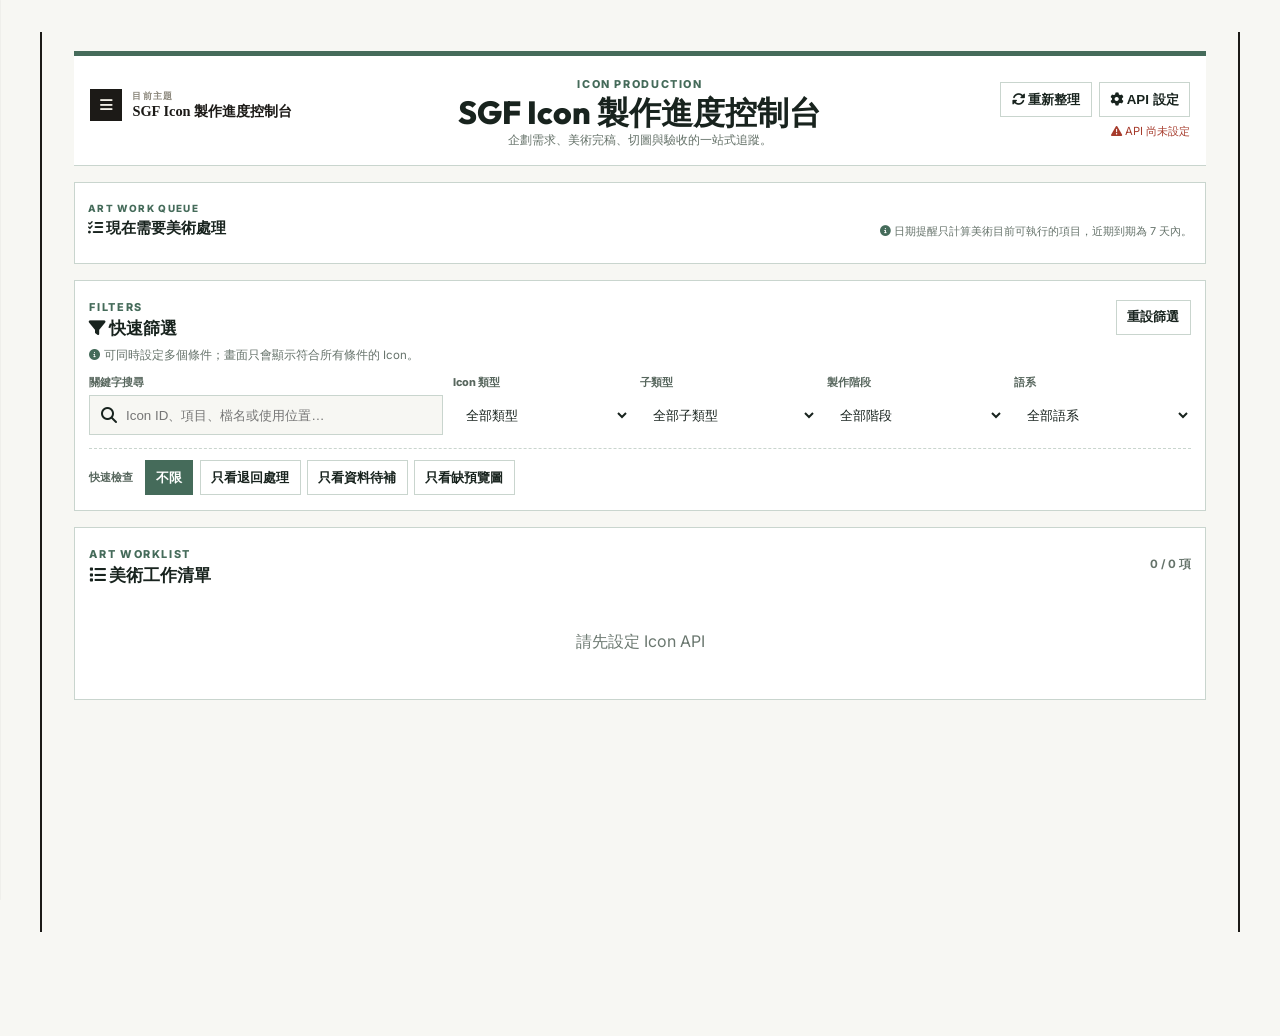
==== commit aa7766b0: "Add files via upload" ====
--- a/icon-progress.html
+++ b/icon-progress.html
@@ -9,7 +9,7 @@
   <link href="https://fonts.googleapis.com/css2?family=Inter:wght@400;500;600;700;800&family=Outfit:wght@500;600;700;800&display=swap" rel="stylesheet">
   <link rel="stylesheet" href="https://cdnjs.cloudflare.com/ajax/libs/font-awesome/6.4.0/css/all.min.css">
   <link rel="stylesheet" href="style.css?v=1.2.2">
-  <link rel="stylesheet" href="icon-progress.css?v=1.3.0">
+  <link rel="stylesheet" href="icon-progress.css?v=1.3.2">
 </head>
 <body data-dashboard-mode="multipage" data-dashboard-key="theme4">
   <main id="theme-view-theme4" class="page-container icon-page theme-view theme-view-demo theme4-view">
@@ -31,7 +31,6 @@
         <label class="icon-filter-field"><span>Icon 類型</span><select id="icon-type-filter"><option value="all">全部類型</option></select></label>
         <label class="icon-filter-field"><span>子類型</span><select id="icon-subtype-filter"><option value="all">全部子類型</option></select></label>
         <label class="icon-filter-field"><span>製作階段</span><select id="icon-stage-filter"><option value="all">全部階段</option></select></label>
-        <label class="icon-filter-field"><span>群組</span><select id="icon-group-filter"><option value="all">全部群組</option></select></label>
         <label class="icon-filter-field"><span>語系</span><select id="icon-locale-filter"><option value="all">全部語系</option></select></label>
       </div>
       <div class="icon-quick-filter-row"><span class="icon-quick-filter-label">快速檢查</span><div id="icon-special-filters" class="icon-special-filters"><button class="active" data-filter="all" type="button">不限</button><button data-filter="returned" type="button">只看退回處理</button><button data-filter="missing" type="button">只看資料待補</button><button data-filter="no-preview" type="button">只看缺預覽圖</button></div></div>
@@ -48,6 +47,6 @@
 
   <aside id="theme-drawer" class="theme-drawer" aria-hidden="true"><div class="theme-drawer-header"><div><span class="theme-drawer-kicker">SGF CONTROL CENTERS</span><h2>選擇控制台</h2></div><button id="theme-drawer-close" class="theme-drawer-close" type="button" aria-label="關閉主題選單">&times;</button></div><p class="theme-drawer-intro">依目前工作內容切換追蹤視角。</p><div id="theme-options" class="theme-options"><button class="theme-option" type="button" data-theme="sgf" data-dashboard-href="index.html"><span class="theme-option-icon"><i class="fa-solid fa-clipboard-list"></i></span><span class="theme-option-copy"><strong>SGF 企劃進度控制台</strong><small>企劃任務與週進度</small></span><span class="theme-option-current">目前使用中</span></button><button class="theme-option" type="button" data-theme="theme2" data-dashboard-href="ui-progress.html"><span class="theme-option-icon"><i class="fa-solid fa-display"></i></span><span class="theme-option-copy"><strong>SGF 介面進度控制台</strong><small>UI 製作與交付流程</small></span><span class="theme-option-current">目前使用中</span></button><button class="theme-option" type="button" data-theme="theme3" data-dashboard-href="sound-voice-progress.html"><span class="theme-option-icon"><i class="fa-solid fa-volume-high"></i></span><span class="theme-option-copy"><strong>SGF 音效語音進度控制台</strong><small>武器音效與語音驗收</small></span><span class="theme-option-current">目前使用中</span></button><button class="theme-option active" type="button" data-theme="theme4" data-dashboard-href="icon-progress.html"><span class="theme-option-icon"><i class="fa-solid fa-icons"></i></span><span class="theme-option-copy"><strong>SGF Icon 製作進度控制台</strong><small>Icon、圖字與語系驗收</small></span><span class="theme-option-current">目前使用中</span></button></div></aside>
   <div id="theme-drawer-backdrop" class="theme-drawer-backdrop" aria-hidden="true"></div><div id="toast" class="toast"></div>
-  <script src="dashboard-shared.js?v=1.2.0"></script><script src="icon-progress.js?v=2.1.0"></script><script src="dashboard-navigation.js?v=1.3.0"></script>
+  <script src="dashboard-shared.js?v=1.2.0"></script><script src="icon-progress.js?v=2.1.1"></script><script src="dashboard-navigation.js?v=1.3.0"></script>
 </body>
 </html>
--- a/icon-progress.css
+++ b/icon-progress.css
@@ -7,3 +7,6 @@
 @media(max-width:1100px){.icon-stats{grid-template-columns:repeat(3,1fr)}.icon-filter-grid{grid-template-columns:repeat(3,1fr)}.icon-filter-search{grid-column:1/-1}.icon-card-grid{grid-template-columns:repeat(3,1fr)}}@media(max-width:760px){.icon-header{grid-template-columns:1fr}.icon-title{text-align:left}.icon-header-actions{justify-content:flex-start}.icon-api-status{text-align:left}.icon-stats{grid-template-columns:repeat(2,1fr)}.icon-filter-grid{grid-template-columns:1fr 1fr}.icon-quick-filter-row{align-items:flex-start;flex-direction:column}.icon-card-grid{grid-template-columns:repeat(2,1fr)}.icon-meta,.icon-progress-list,.icon-locale-grid{grid-template-columns:1fr 1fr}}@media(max-width:500px){.icon-stats,.icon-filter-grid,.icon-card-grid,.icon-meta,.icon-progress-list,.icon-locale-grid,.icon-edit-grid{grid-template-columns:1fr}.icon-filter-search{grid-column:auto}.icon-edit-grid .wide{grid-column:auto}}
 @media(max-width:760px){.icon-stage-filter-heading{align-items:flex-start;flex-direction:column;gap:.35rem}}
 .icon-row-alert{color:#65736a;font-weight:400}.icon-row-alert.is-warning{color:var(--icon-warn);font-weight:800}.icon-row-alert.is-danger{color:var(--icon-red);font-weight:800}
+.icon-list-row:hover,.icon-list-row:focus-within{background:var(--icon-soft)}.icon-row-main:hover{background:transparent}
+.icon-filter-grid{grid-template-columns:2fr repeat(4,minmax(130px,1fr))}
+@media(max-width:1100px){.icon-filter-grid{grid-template-columns:repeat(3,1fr)}.icon-filter-search{grid-column:1/-1}}@media(max-width:760px){.icon-filter-grid{grid-template-columns:1fr 1fr}}@media(max-width:500px){.icon-filter-grid{grid-template-columns:1fr}.icon-filter-search{grid-column:auto}}
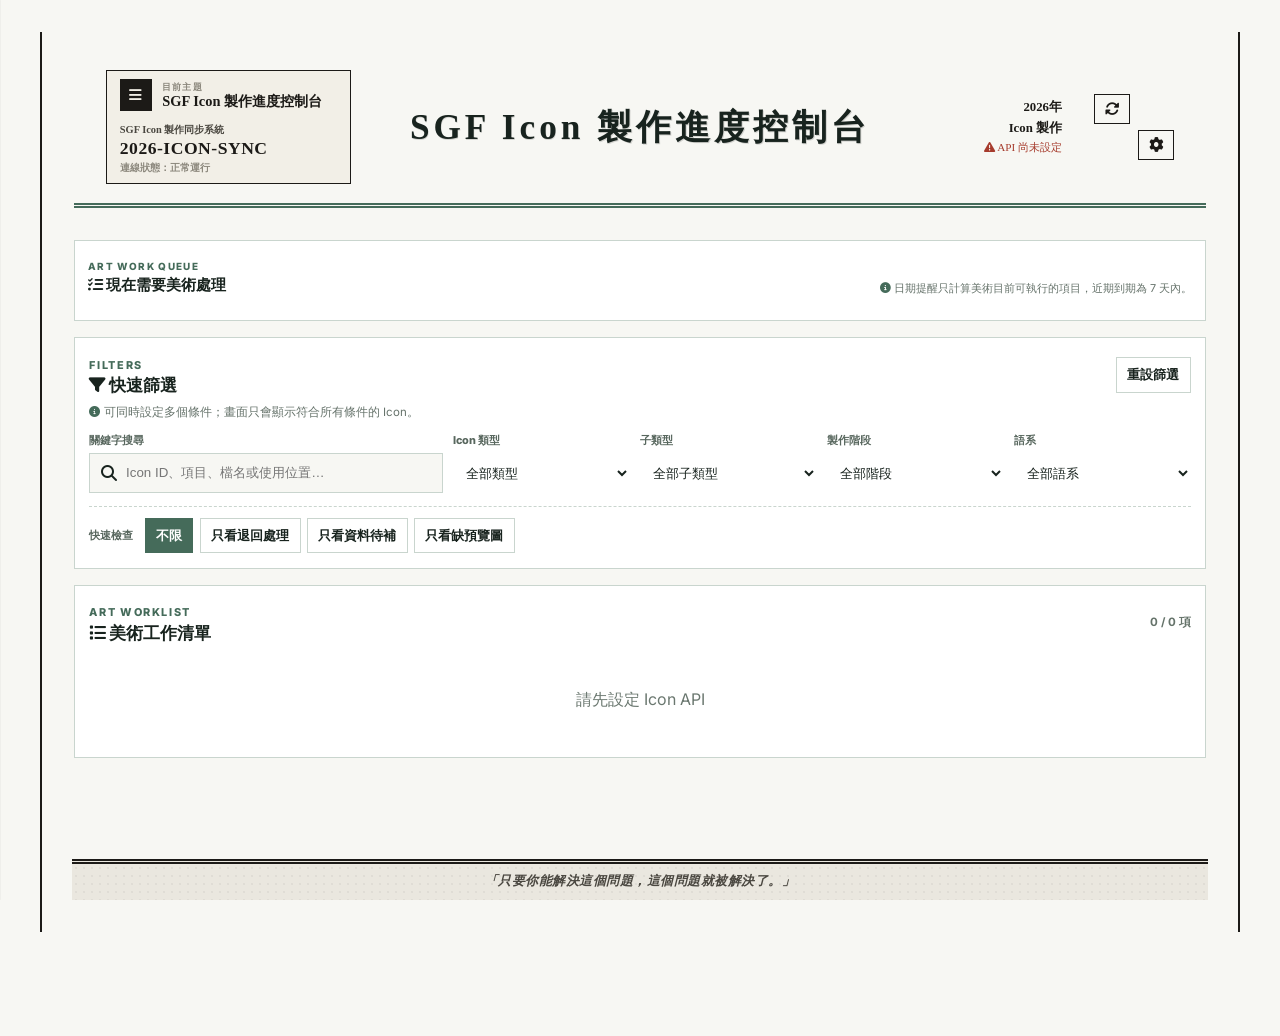
==== commit aea3307c: "Add files via upload" ====
--- a/icon-progress.html
+++ b/icon-progress.html
@@ -8,15 +8,15 @@
   <link rel="preconnect" href="https://fonts.gstatic.com" crossorigin>
   <link href="https://fonts.googleapis.com/css2?family=Inter:wght@400;500;600;700;800&family=Outfit:wght@500;600;700;800&display=swap" rel="stylesheet">
   <link rel="stylesheet" href="https://cdnjs.cloudflare.com/ajax/libs/font-awesome/6.4.0/css/all.min.css">
-  <link rel="stylesheet" href="style.css?v=1.2.2">
-  <link rel="stylesheet" href="icon-progress.css?v=1.3.2">
+  <link rel="stylesheet" href="style.css?v=1.2.3">
+  <link rel="stylesheet" href="icon-progress.css?v=1.4.2">
 </head>
 <body data-dashboard-mode="multipage" data-dashboard-key="theme4">
   <main id="theme-view-theme4" class="page-container icon-page theme-view theme-view-demo theme4-view">
-    <header class="icon-header">
-      <button class="theme-toggle-btn demo-theme-toggle" data-theme-toggle type="button" aria-expanded="false" aria-controls="theme-drawer" title="切換追蹤主題"><span class="theme-toggle-icon"><i class="fa-solid fa-bars"></i></span><span class="theme-toggle-copy"><span class="theme-toggle-label">目前主題</span><strong>SGF Icon 製作進度控制台</strong></span></button>
-      <div class="icon-title"><span>ICON PRODUCTION</span><h1>SGF Icon 製作進度控制台</h1><p>企劃需求、美術完稿、切圖與驗收的一站式追蹤。</p></div>
-      <div class="icon-header-actions"><button id="icon-refresh-btn" class="icon-tool-btn" type="button"><i class="fa-solid fa-rotate"></i> 重新整理</button><button id="icon-config-btn" class="icon-tool-btn" type="button"><i class="fa-solid fa-gear"></i> API 設定</button><span id="icon-api-status" class="icon-api-status is-loading"><i class="fa-solid fa-circle-notch fa-spin"></i> 資料載入中</span></div>
+    <header class="app-header unified-dashboard-header icon-header">
+      <div class="header-ad-box"><button class="theme-toggle-btn demo-theme-toggle" data-theme-toggle type="button" aria-expanded="false" aria-controls="theme-drawer" title="切換追蹤主題"><span class="theme-toggle-icon"><i class="fa-solid fa-bars"></i></span><span class="theme-toggle-copy"><span class="theme-toggle-label">目前主題</span><strong>SGF Icon 製作進度控制台</strong></span></button><span class="ad-label">SGF Icon 製作同步系統</span><span class="ad-phone">2026-ICON-SYNC</span><span class="ad-url">連線狀態：正常運行</span></div>
+      <div class="header-center-title"><h1>SGF Icon 製作進度控制台</h1></div>
+      <div class="header-right-meta unified-header-meta"><div class="newspaper-meta-box"><span class="meta-val">2026年</span><span class="meta-val">Icon 製作</span><span id="icon-api-status" class="meta-val icon-api-status is-loading"><i class="fa-solid fa-circle-notch fa-spin"></i> 資料載入中</span></div><div class="header-control-grid unified-header-control-grid"><button id="icon-refresh-btn" class="btn" type="button" title="重新整理" aria-label="重新整理"><i class="fa-solid fa-rotate"></i></button><button class="btn header-control-placeholder" type="button" tabindex="-1" aria-hidden="true"><i class="fa-solid fa-circle-question"></i></button><button class="btn header-control-placeholder" type="button" tabindex="-1" aria-hidden="true"><i class="fa-solid fa-arrow-down-short-wide"></i></button><button id="icon-config-btn" class="btn" type="button" title="API 設定" aria-label="API 設定"><i class="fa-solid fa-gear"></i></button></div></div>
     </header>
 
     <section class="icon-stage-filter-panel" aria-labelledby="icon-stage-filter-title">
@@ -40,6 +40,7 @@
       <div class="icon-section-head"><div><span>ART WORKLIST</span><h2><i class="fa-solid fa-list"></i> 美術工作清單</h2></div><b id="icon-result-count">0 / 0 項</b></div>
       <div id="icon-groups" class="icon-groups"><div class="icon-empty">資料載入中…</div></div>
     </section>
+    <footer class="app-footer-bar shared-dashboard-footer"><p class="nonsense-quote">「只要你能解決這個問題，這個問題就被解決了。」</p></footer>
   </main>
 
   <div id="icon-detail-modal" class="icon-modal" aria-hidden="true"><div class="icon-dialog" role="dialog" aria-modal="true" aria-labelledby="icon-detail-title"><header><div><span>ICON DETAIL</span><h2 id="icon-detail-title">Icon 詳情</h2></div><button id="icon-detail-close" type="button" aria-label="關閉">&times;</button></header><div id="icon-detail-body"></div></div></div>
@@ -47,6 +48,6 @@
 
   <aside id="theme-drawer" class="theme-drawer" aria-hidden="true"><div class="theme-drawer-header"><div><span class="theme-drawer-kicker">SGF CONTROL CENTERS</span><h2>選擇控制台</h2></div><button id="theme-drawer-close" class="theme-drawer-close" type="button" aria-label="關閉主題選單">&times;</button></div><p class="theme-drawer-intro">依目前工作內容切換追蹤視角。</p><div id="theme-options" class="theme-options"><button class="theme-option" type="button" data-theme="sgf" data-dashboard-href="index.html"><span class="theme-option-icon"><i class="fa-solid fa-clipboard-list"></i></span><span class="theme-option-copy"><strong>SGF 企劃進度控制台</strong><small>企劃任務與週進度</small></span><span class="theme-option-current">目前使用中</span></button><button class="theme-option" type="button" data-theme="theme2" data-dashboard-href="ui-progress.html"><span class="theme-option-icon"><i class="fa-solid fa-display"></i></span><span class="theme-option-copy"><strong>SGF 介面進度控制台</strong><small>UI 製作與交付流程</small></span><span class="theme-option-current">目前使用中</span></button><button class="theme-option" type="button" data-theme="theme3" data-dashboard-href="sound-voice-progress.html"><span class="theme-option-icon"><i class="fa-solid fa-volume-high"></i></span><span class="theme-option-copy"><strong>SGF 音效語音進度控制台</strong><small>武器音效與語音驗收</small></span><span class="theme-option-current">目前使用中</span></button><button class="theme-option active" type="button" data-theme="theme4" data-dashboard-href="icon-progress.html"><span class="theme-option-icon"><i class="fa-solid fa-icons"></i></span><span class="theme-option-copy"><strong>SGF Icon 製作進度控制台</strong><small>Icon、圖字與語系驗收</small></span><span class="theme-option-current">目前使用中</span></button></div></aside>
   <div id="theme-drawer-backdrop" class="theme-drawer-backdrop" aria-hidden="true"></div><div id="toast" class="toast"></div>
-  <script src="dashboard-shared.js?v=1.2.0"></script><script src="icon-progress.js?v=2.1.1"></script><script src="dashboard-navigation.js?v=1.3.0"></script>
+  <script src="dashboard-shared.js?v=1.3.0"></script><script src="icon-progress.js?v=2.2.0"></script><script src="dashboard-navigation.js?v=1.3.0"></script>
 </body>
 </html>
--- a/style.css
+++ b/style.css
@@ -1240,7 +1240,7 @@
 }
 
 /* Loading, Empty, Toast states */
-.loading-state {
+.loading-state {
   text-align: center;
   padding: 4rem 0;
   color: var(--text-secondary);
@@ -1603,7 +1603,23 @@
 }
 
 /* === 廢話文學管理器彈窗專屬樣式 === */
-.nonsense-list-container {
+.unified-dashboard-header { display:grid; grid-template-columns:minmax(210px,1fr) minmax(360px,2.2fr) minmax(230px,1fr); align-items:center; gap:1.2rem; padding:1.2rem 2rem; border-top:0; border-bottom:5px double currentColor; background:transparent; }
+.unified-dashboard-header .header-center-title { min-width:0; }
+.unified-dashboard-header .header-center-title h1 { margin:0; }
+.unified-header-meta { justify-content:flex-end; min-width:230px; }
+.unified-header-control-grid { display:grid; grid-template-columns:repeat(2,36px); gap:.35rem .5rem; }
+.unified-header-control-grid .btn { display:inline-flex; align-items:center; justify-content:center; width:36px; height:34px; padding:0; }
+.header-control-placeholder { visibility:hidden; pointer-events:none; }
+.shared-dashboard-footer { color:var(--text-primary); }
+.theme3-view .unified-dashboard-header { color:var(--theme3-accent); }
+.theme3-view .unified-dashboard-header h1,.theme3-view .unified-dashboard-header .header-ad-box,.theme3-view .unified-dashboard-header .newspaper-meta-box { color:var(--text-primary); }
+.theme3-view .unified-header-control-grid .btn:not(.header-control-placeholder) { border-color:var(--theme3-accent); color:var(--theme3-accent); }
+.theme4-view .unified-dashboard-header { color:var(--icon-green); }
+.theme4-view .unified-dashboard-header h1,.theme4-view .unified-dashboard-header .header-ad-box,.theme4-view .unified-dashboard-header .newspaper-meta-box { color:var(--icon-ink); }
+.theme4-view .unified-header-control-grid .btn:not(.header-control-placeholder) { border-color:var(--icon-green); color:var(--icon-green); }
+@media (max-width:760px) { .unified-dashboard-header{grid-template-columns:1fr auto;padding:1rem}.unified-dashboard-header .header-center-title{grid-column:1/-1;grid-row:1}.unified-dashboard-header .header-ad-box{grid-column:1;grid-row:2}.unified-dashboard-header .unified-header-meta{grid-column:2;grid-row:2}.unified-dashboard-header .newspaper-meta-box{display:none} }
+
+.nonsense-list-container {
   max-height: 280px;
   overflow-y: auto;
   border: 1px solid var(--border-color);
@@ -1973,6 +1989,32 @@
   flex-direction: column;
   gap: 1rem;
   padding: 0.2rem;
+}
+
+.dashboard-loading-notice {
+  position: fixed;
+  left: 50%;
+  bottom: 3.5rem;
+  z-index: 20000;
+  display: flex;
+  align-items: center;
+  gap: 0.6rem;
+  max-width: min(90vw, 460px);
+  padding: 0.75rem 1rem;
+  border: 1px solid var(--border-color);
+  background: #fcfbf9;
+  color: var(--text-primary);
+  box-shadow: 0 4px 15px rgba(0, 0, 0, 0.15);
+  font-weight: 700;
+  opacity: 0;
+  pointer-events: none;
+  transform: translateX(-50%) translateY(1rem);
+  transition: opacity 0.2s ease, transform 0.2s ease;
+}
+
+.dashboard-loading-notice.show {
+  opacity: 1;
+  transform: translateX(-50%) translateY(0);
 }
 
 .timeline-older-toggle {
--- a/icon-progress.css
+++ b/icon-progress.css
@@ -10,3 +10,65 @@
 .icon-list-row:hover,.icon-list-row:focus-within{background:var(--icon-soft)}.icon-row-main:hover{background:transparent}
 .icon-filter-grid{grid-template-columns:2fr repeat(4,minmax(130px,1fr))}
 @media(max-width:1100px){.icon-filter-grid{grid-template-columns:repeat(3,1fr)}.icon-filter-search{grid-column:1/-1}}@media(max-width:760px){.icon-filter-grid{grid-template-columns:1fr 1fr}}@media(max-width:500px){.icon-filter-grid{grid-template-columns:1fr}.icon-filter-search{grid-column:auto}}
+
+/* 詳細與編輯視窗：統一正文尺寸，讓長時間閱讀與填寫更舒適。 */
+#icon-detail-modal .icon-dialog{width:min(1120px,96vw)}
+#icon-detail-modal .icon-dialog>header{padding:1rem 1.25rem}
+#icon-detail-modal .icon-dialog h2{font-size:1.45rem}
+#icon-detail-modal .icon-dialog header span{font-size:.78rem}
+#icon-detail-modal .icon-dialog>header button{font-size:1.65rem}
+#icon-detail-modal .icon-detail-actions{padding:1rem 1.25rem 0}
+#icon-detail-modal .icon-detail-actions button,
+#icon-detail-modal .icon-edit-actions button,
+#icon-detail-modal .icon-locale-card button{font-size:1rem}
+#icon-detail-modal .icon-meta{gap:.7rem;padding:0 1.25rem}
+#icon-detail-modal .icon-meta div,
+#icon-detail-modal .icon-locale-card{padding:.8rem}
+#icon-detail-modal .icon-meta span,
+#icon-detail-modal .icon-meta strong,
+#icon-detail-modal .icon-progress-item,
+#icon-detail-modal .icon-path div,
+#icon-detail-modal .icon-locale-card,
+#icon-detail-modal .icon-locale-card p,
+#icon-detail-modal .icon-locale-card small{font-size:1rem;line-height:1.5}
+#icon-detail-modal .icon-meta span{margin-bottom:.18rem}
+#icon-detail-modal .icon-section{padding:1.25rem}
+#icon-detail-modal .icon-section h3{font-size:1.1rem}
+#icon-detail-modal .icon-progress-list,
+#icon-detail-modal .icon-locale-grid{gap:.7rem}
+#icon-detail-modal .icon-progress-item{padding:.75rem}
+#icon-detail-modal .icon-path{gap:.5rem}
+#icon-detail-modal .icon-path div{padding:.7rem}
+#icon-detail-modal .icon-edit-form{gap:1rem;padding:1.25rem}
+#icon-detail-modal .icon-edit-grid{gap:.8rem}
+#icon-detail-modal .icon-edit-grid label{gap:.4rem;font-size:1rem;line-height:1.35}
+#icon-detail-modal .icon-edit-grid input,
+#icon-detail-modal .icon-edit-grid textarea{min-height:46px;padding:.7rem .8rem;font-size:1rem;line-height:1.45;box-sizing:border-box}
+#icon-detail-modal .icon-edit-grid textarea{min-height:86px;resize:vertical}
+#icon-detail-modal .icon-edit-checks{gap:1rem;padding:.85rem}
+#icon-detail-modal .icon-edit-checks label{font-size:1rem;line-height:1.5}
+#icon-detail-modal .icon-edit-checks input{width:17px;height:17px;vertical-align:-2px}
+#icon-detail-modal .icon-edit-actions{gap:.7rem}
+#icon-detail-modal .icon-edit-actions button{min-height:46px;padding:.65rem 1rem}
+#icon-detail-modal .icon-spec-toggle{display:grid;gap:.25rem;padding:.8rem;border:1px solid var(--icon-line);background:var(--icon-paper)}
+#icon-detail-modal .icon-spec-toggle label{display:flex;align-items:center;gap:.55rem;font-size:1rem;font-weight:800}
+#icon-detail-modal .icon-spec-toggle input{width:17px;height:17px}
+#icon-detail-modal .icon-spec-toggle small{color:#69766e;font-size:.88rem}
+#icon-detail-modal #icon-state-types-field.is-hidden{display:none}
+#icon-detail-modal .icon-progress-item{display:flex;align-items:center;gap:.7rem;min-height:68px}
+#icon-detail-modal .icon-progress-item i{flex:0 0 auto;font-size:1.25rem}
+#icon-detail-modal .icon-progress-item span{display:grid;gap:.12rem}
+#icon-detail-modal .icon-progress-item strong{font-size:1rem}
+#icon-detail-modal .icon-progress-item small{font-size:.86rem}
+#icon-detail-modal .icon-progress-item.done{border-color:#7ca58e;background:#e7f2eb;color:#24643f}
+#icon-detail-modal .icon-progress-item.current{border:2px solid var(--icon-warn);background:#fff4dc;color:#754b00}
+#icon-detail-modal .icon-progress-item.current small{color:#8b5a00;font-weight:800}
+#icon-detail-modal .icon-progress-item.pending{border-style:dashed;background:#f4f5f3;color:#7b847e}
+#icon-detail-modal .icon-progress-item.pending i{color:#aeb5b0}
+@media(max-width:760px){#icon-detail-modal .icon-dialog{width:98vw}#icon-detail-modal .icon-meta{grid-template-columns:1fr 1fr}}
+@media(max-width:500px){#icon-detail-modal .icon-meta{grid-template-columns:1fr}}
+
+/* 與其他控制台共用企畫頁的報紙式頁首骨架。 */
+.theme4-view .icon-header.unified-dashboard-header{display:grid;grid-template-columns:minmax(210px,1fr) minmax(360px,2.2fr) minmax(230px,1fr);gap:1.2rem;align-items:center;padding:1.2rem 2rem;border-top:0;border-bottom:5px double var(--icon-green);background:transparent}
+.theme4-view .icon-api-status{flex-basis:auto;text-align:right}
+@media(max-width:760px){.theme4-view .icon-header.unified-dashboard-header{grid-template-columns:1fr auto;padding:1rem}.theme4-view .icon-header.unified-dashboard-header .header-center-title{grid-column:1/-1;grid-row:1}.theme4-view .icon-header.unified-dashboard-header .header-ad-box{grid-column:1;grid-row:2}.theme4-view .icon-header.unified-dashboard-header .unified-header-meta{grid-column:2;grid-row:2}.theme4-view .icon-header.unified-dashboard-header .newspaper-meta-box{display:none}}
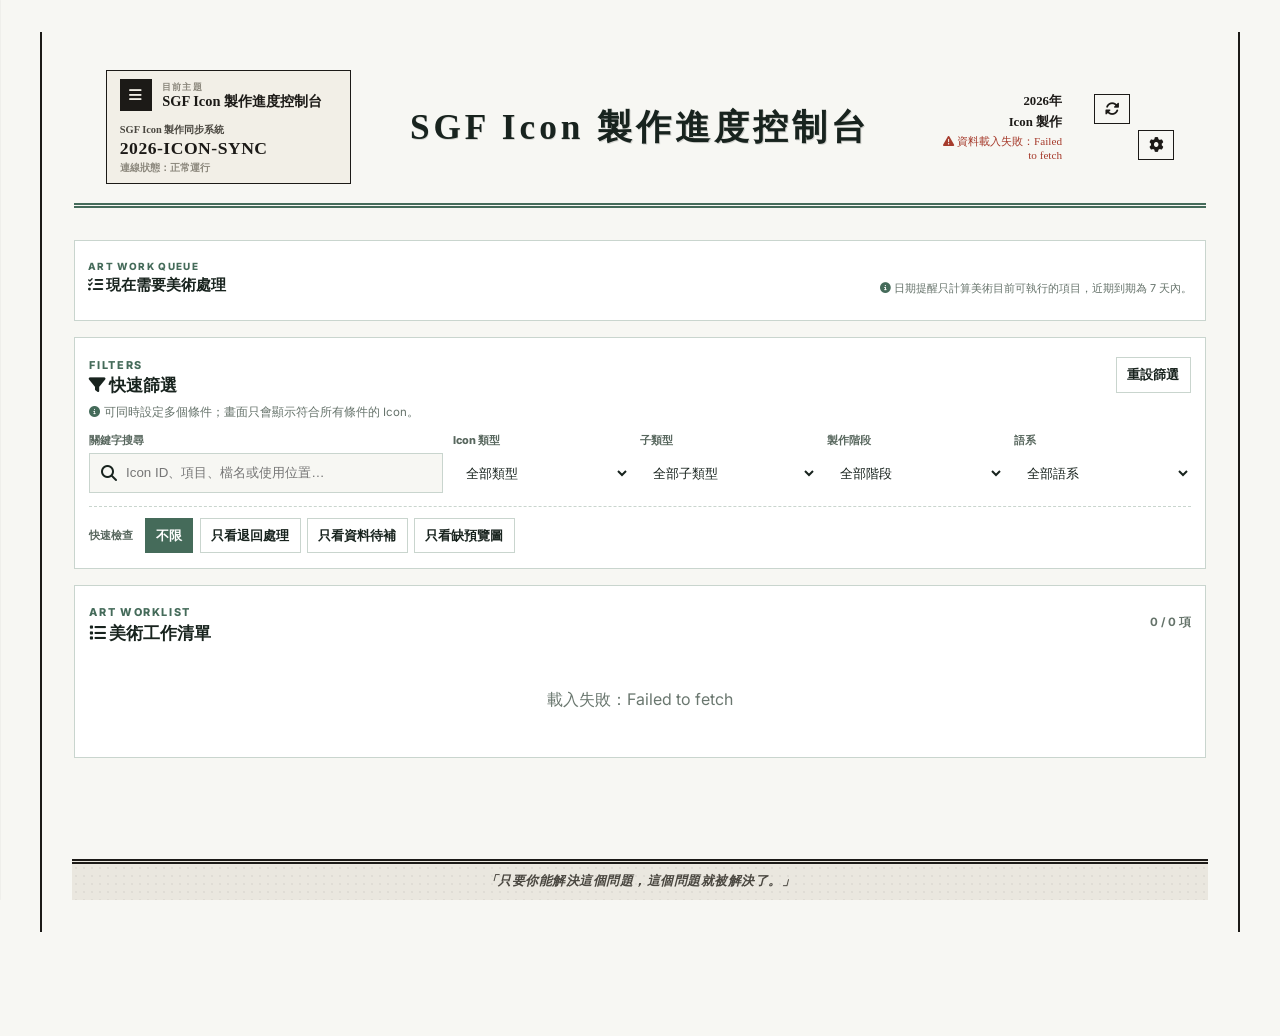
==== commit cdbdcecc: "Add files via upload" ====
--- a/icon-progress.html
+++ b/icon-progress.html
@@ -48,6 +48,6 @@
 
   <aside id="theme-drawer" class="theme-drawer" aria-hidden="true"><div class="theme-drawer-header"><div><span class="theme-drawer-kicker">SGF CONTROL CENTERS</span><h2>選擇控制台</h2></div><button id="theme-drawer-close" class="theme-drawer-close" type="button" aria-label="關閉主題選單">&times;</button></div><p class="theme-drawer-intro">依目前工作內容切換追蹤視角。</p><div id="theme-options" class="theme-options"><button class="theme-option" type="button" data-theme="sgf" data-dashboard-href="index.html"><span class="theme-option-icon"><i class="fa-solid fa-clipboard-list"></i></span><span class="theme-option-copy"><strong>SGF 企劃進度控制台</strong><small>企劃任務與週進度</small></span><span class="theme-option-current">目前使用中</span></button><button class="theme-option" type="button" data-theme="theme2" data-dashboard-href="ui-progress.html"><span class="theme-option-icon"><i class="fa-solid fa-display"></i></span><span class="theme-option-copy"><strong>SGF 介面進度控制台</strong><small>UI 製作與交付流程</small></span><span class="theme-option-current">目前使用中</span></button><button class="theme-option" type="button" data-theme="theme3" data-dashboard-href="sound-voice-progress.html"><span class="theme-option-icon"><i class="fa-solid fa-volume-high"></i></span><span class="theme-option-copy"><strong>SGF 音效語音進度控制台</strong><small>武器音效與語音驗收</small></span><span class="theme-option-current">目前使用中</span></button><button class="theme-option active" type="button" data-theme="theme4" data-dashboard-href="icon-progress.html"><span class="theme-option-icon"><i class="fa-solid fa-icons"></i></span><span class="theme-option-copy"><strong>SGF Icon 製作進度控制台</strong><small>Icon、圖字與語系驗收</small></span><span class="theme-option-current">目前使用中</span></button></div></aside>
   <div id="theme-drawer-backdrop" class="theme-drawer-backdrop" aria-hidden="true"></div><div id="toast" class="toast"></div>
-  <script src="dashboard-shared.js?v=1.3.0"></script><script src="icon-progress.js?v=2.2.0"></script><script src="dashboard-navigation.js?v=1.3.0"></script>
+  <script src="dashboard-shared.js?v=1.3.0"></script><script src="icon-progress.js?v=2.2.1"></script><script src="dashboard-navigation.js?v=1.3.0"></script>
 </body>
 </html>
